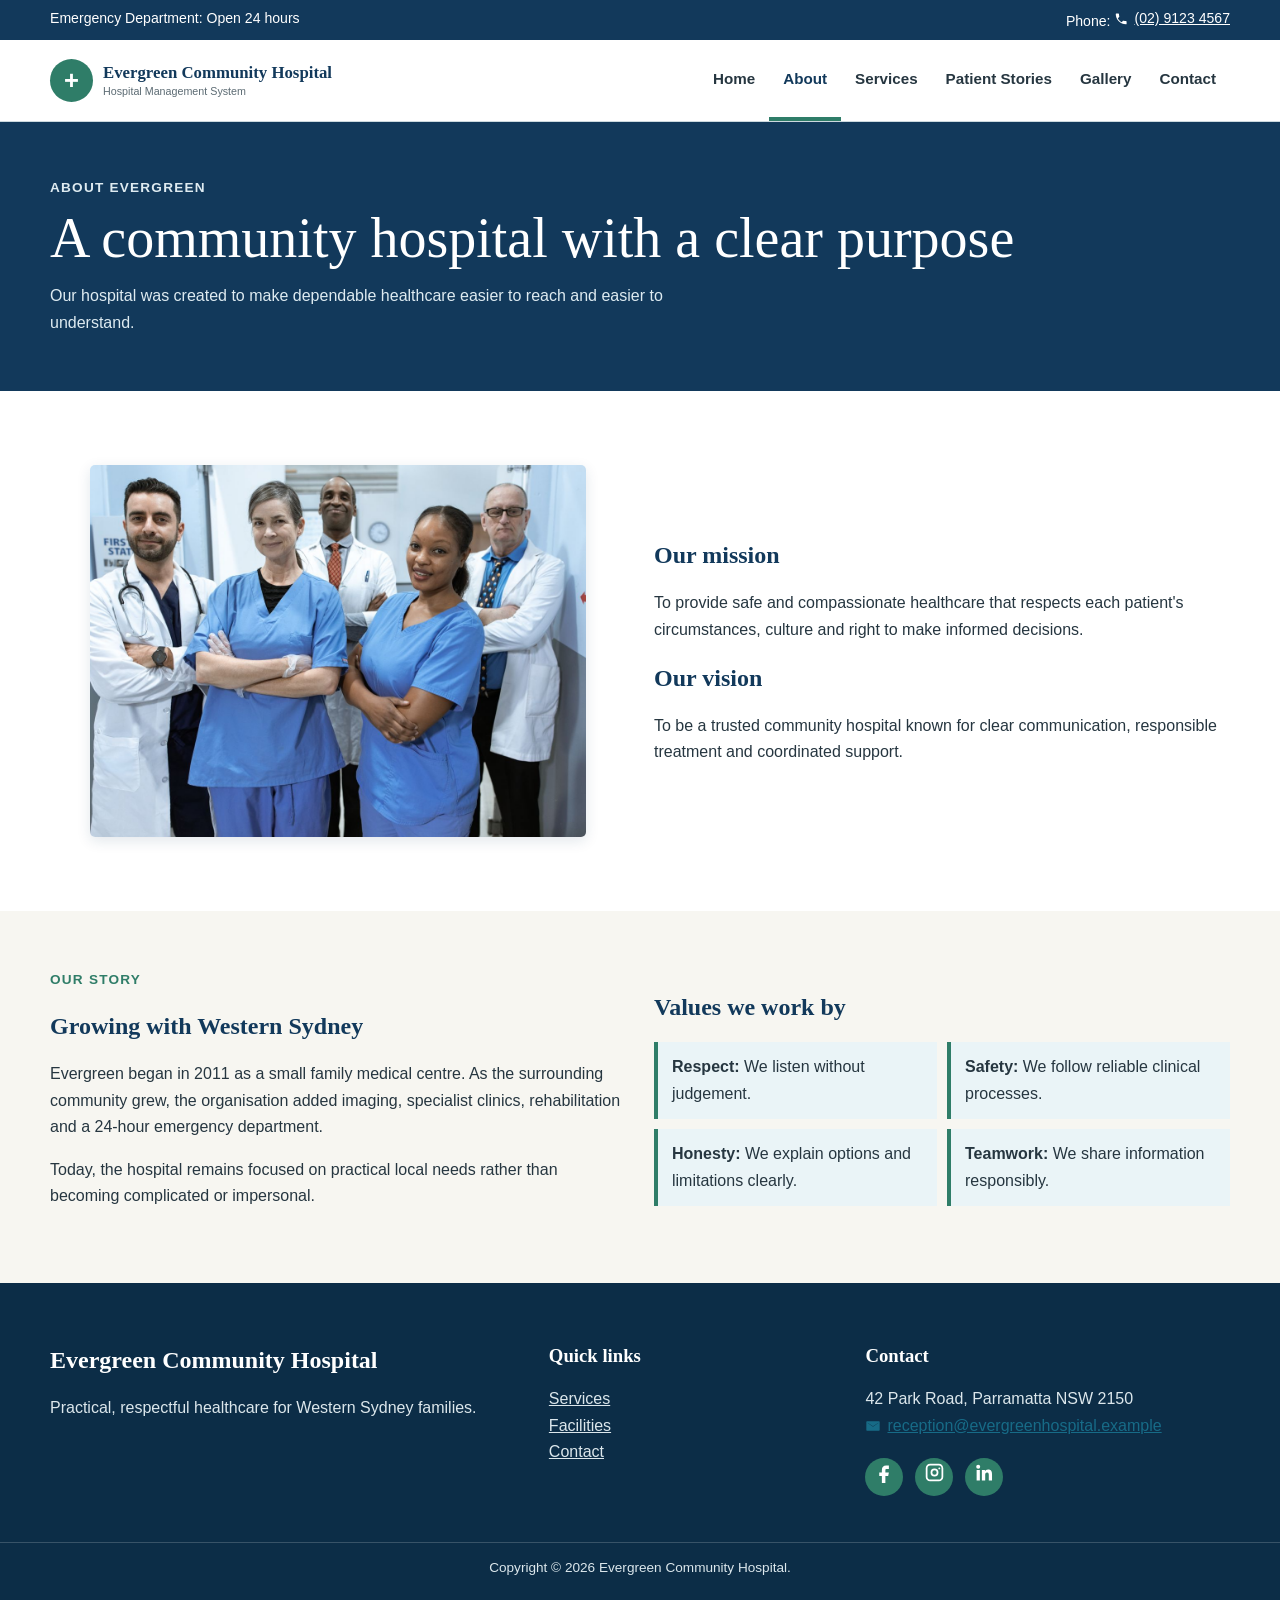
==== about.html @ 1ddc11c7 "Uploaded hospital management website" ====
<!DOCTYPE html>
<html lang="en">
<head>
    <meta charset="UTF-8">
    <meta name="viewport" content="width=device-width, initial-scale=1.0">
    <meta name="description" content="Read the mission, values and history of Evergreen Community Hospital.">
    <title>About Us - Evergreen Community Hospital</title>
    <link rel="stylesheet" href="css/style.css">
    <script src="js/script.js" defer></script>
</head>
<body>
    <!-- Accessibility shortcut for keyboard users to bypass repeated navigation links. -->
    <a class="skip-link" href="#main-content">Skip to main content</a>
    <!-- Top contact strip highlights urgent hospital information before the main header. -->
    <aside class="utility-bar" aria-label="Hospital contact information"><section class="container"><span>Emergency Department: Open 24 hours</span><span>Phone: <a href="tel:+61291234567">(02) 9123 4567</a></span></section></aside>
    <!-- Shared site header with branding, mobile menu button and primary navigation. -->
    <header class="site-header"><section class="container header-row"><a class="brand" href="index.html"><span class="brand-mark" aria-hidden="true">+</span><span>Evergreen Community Hospital<small>Hospital Management System</small></span></a><button class="menu-button" type="button" aria-expanded="false" aria-controls="main-navigation" aria-label="Open navigation menu"><span></span></button><nav class="main-nav" id="main-navigation" aria-label="Main navigation"><ul><li><a href="index.html">Home</a></li><li><a href="about.html" aria-current="page">About</a></li><li><a href="services.html">Services</a></li><li><a href="testimonials.html">Patient Stories</a></li><li><a href="gallery.html">Gallery</a></li><li><a href="contact.html">Contact</a></li></ul></nav></section></header>

    <main id="main-content">
        <!-- Page banner introduces the hospital background and purpose. -->
        <header class="page-banner"><section class="container"><p class="kicker">About Evergreen</p><h1>A community hospital with a clear purpose</h1><p>Our hospital was created to make dependable healthcare easier to reach and easier to understand.</p></section></header>
        <!-- Mission and vision section explains the hospital's guiding goals. -->
        <section class="content-section"><section class="container two-column"><figure class="photo-frame"><img src="images/medical-team.jpg" width="1350" height="900" alt="A diverse team of doctors and nurses standing in a hospital corridor"></figure><article><h2>Our mission</h2><p>To provide safe and compassionate healthcare that respects each patient's circumstances, culture and right to make informed decisions.</p><h2>Our vision</h2><p>To be a trusted community hospital known for clear communication, responsible treatment and coordinated support.</p></article></section></section>
        <!-- Story and values section gives context for how the hospital works with the community. -->
        <section class="content-section alternate"><section class="container two-column"><article><p class="kicker">Our story</p><h2>Growing with Western Sydney</h2><p>Evergreen began in 2011 as a small family medical centre. As the surrounding community grew, the organisation added imaging, specialist clinics, rehabilitation and a 24-hour emergency department.</p><p>Today, the hospital remains focused on practical local needs rather than becoming complicated or impersonal.</p></article><article><h2>Values we work by</h2><ul class="values-list"><li><strong>Respect:</strong> We listen without judgement.</li><li><strong>Safety:</strong> We follow reliable clinical processes.</li><li><strong>Honesty:</strong> We explain options and limitations clearly.</li><li><strong>Teamwork:</strong> We share information responsibly.</li></ul></article></section></section>
    </main>

    <!-- Shared footer repeats key links and fictional prototype contact details. -->
    <footer class="site-footer"><section class="container footer-grid"><section><h2>Evergreen Community Hospital</h2><p>Practical, respectful healthcare for Western Sydney families.</p></section><nav aria-label="Footer navigation"><h3>Quick links</h3><ul class="footer-links"><li><a href="services.html">Services</a></li><li><a href="gallery.html">Facilities</a></li><li><a href="contact.html">Contact</a></li></ul></nav><section><h3>Contact</h3><address>42 Park Road, Parramatta NSW 2150<br><a href="mailto:reception@evergreenhospital.example">reception@evergreenhospital.example</a></address><ul class="footer-social"><li><a href="https://www.facebook.com/" aria-label="Facebook">f</a></li><li><a href="https://www.instagram.com/" aria-label="Instagram">ig</a></li><li><a href="https://www.linkedin.com/" aria-label="LinkedIn">in</a></li></ul></section></section><p class="copyright">Copyright &copy; <span id="current-year">2026</span> Evergreen Community Hospital.</p></footer>
</body>
</html>
---- css/style.css ----
/* =========================================================
   Evergreen Community Hospital - Main Stylesheet
   ICT726 Assignment 3
   Mobile-first layout: base styles are for small screens.
   ========================================================= */

:root {
    --navy: #12395b;
    --blue: #176b87;
    --pale-blue: #eaf4f7;
    --green: #2f7d68;
    --red: #b53030;
    --cream: #f7f6f1;
    --white: #ffffff;
    --text: #263640;
    --muted: #5c6b73;
    --border: #ccd9de;
    --shadow: 0 4px 14px rgba(18, 57, 91, 0.12);
}

* { box-sizing: border-box; }

html { scroll-behavior: smooth; }

body {
    margin: 0;
    color: var(--text);
    background: var(--white);
    font-family: Arial, Helvetica, sans-serif;
    font-size: 1rem;
    line-height: 1.65;
}

body { overflow-x: hidden; }

img {
    display: block;
    max-width: 100%;
    width: 100%;
    height: auto;
}

a {
    color: var(--blue);
    overflow-wrap: anywhere;
}

a:hover { color: var(--navy); }

/* ---------- Contact and social icons ---------- */
a[href^="tel:"],
a[href^="mailto:"] {
    display: inline-flex;
    align-items: center;
    gap: 6px;
}

a[href^="tel:"]::before,
a[href^="mailto:"]::before {
    content: "";
    display: inline-block;
    width: 1em;
    height: 1em;
    flex: 0 0 1em;
    background: currentColor;
    -webkit-mask-position: center;
    mask-position: center;
    -webkit-mask-repeat: no-repeat;
    mask-repeat: no-repeat;
    -webkit-mask-size: contain;
    mask-size: contain;
}

a[href^="tel:"]::before {
    -webkit-mask-image: url("data:image/svg+xml,%3Csvg xmlns='http://www.w3.org/2000/svg' viewBox='0 0 24 24'%3E%3Cpath d='M6.6 10.8c1.4 2.8 3.8 5.2 6.6 6.6l2.2-2.2c.3-.3.8-.4 1.2-.3 1.3.4 2.6.6 4 .6.6 0 1 .4 1 1V20c0 .6-.4 1-1 1C10.9 21 3 13.1 3 3.4c0-.6.4-1 1-1h3.5c.6 0 1 .4 1 1 0 1.4.2 2.7.6 4 .1.4 0 .9-.3 1.2l-2.2 2.2z'/%3E%3C/svg%3E");
    mask-image: url("data:image/svg+xml,%3Csvg xmlns='http://www.w3.org/2000/svg' viewBox='0 0 24 24'%3E%3Cpath d='M6.6 10.8c1.4 2.8 3.8 5.2 6.6 6.6l2.2-2.2c.3-.3.8-.4 1.2-.3 1.3.4 2.6.6 4 .6.6 0 1 .4 1 1V20c0 .6-.4 1-1 1C10.9 21 3 13.1 3 3.4c0-.6.4-1 1-1h3.5c.6 0 1 .4 1 1 0 1.4.2 2.7.6 4 .1.4 0 .9-.3 1.2l-2.2 2.2z'/%3E%3C/svg%3E");
}

a[href^="mailto:"]::before {
    -webkit-mask-image: url("data:image/svg+xml,%3Csvg xmlns='http://www.w3.org/2000/svg' viewBox='0 0 24 24'%3E%3Cpath d='M3 5h18c.6 0 1 .4 1 1v12c0 .6-.4 1-1 1H3c-.6 0-1-.4-1-1V6c0-.6.4-1 1-1zm9 8 8-5.4V7l-8 5.3L4 7v.6L12 13z'/%3E%3C/svg%3E");
    mask-image: url("data:image/svg+xml,%3Csvg xmlns='http://www.w3.org/2000/svg' viewBox='0 0 24 24'%3E%3Cpath d='M3 5h18c.6 0 1 .4 1 1v12c0 .6-.4 1-1 1H3c-.6 0-1-.4-1-1V6c0-.6.4-1 1-1zm9 8 8-5.4V7l-8 5.3L4 7v.6L12 13z'/%3E%3C/svg%3E");
}

button,
input,
select,
textarea { font: inherit; }

a:focus-visible,
button:focus-visible,
input:focus-visible,
select:focus-visible,
textarea:focus-visible {
    outline: 3px solid #f0a202;
    outline-offset: 3px;
}

.container {
    width: min(1120px, calc(100% - 32px));
    margin: 0 auto;
}

.skip-link {
    position: absolute;
    top: -100px;
    left: 10px;
    z-index: 1000;
    padding: 10px 14px;
    color: var(--white);
    background: var(--navy);
}

.skip-link:focus { top: 10px; }

/* ---------- Utility bar and header ---------- */
.utility-bar {
    padding: 7px 0;
    color: var(--white);
    background: var(--navy);
    font-size: 0.88rem;
}

.utility-bar .container {
    display: flex;
    flex-direction: column;
    gap: 2px;
}

.utility-bar a { color: var(--white); }

.site-header {
    position: relative;
    z-index: 20;
    background: var(--white);
    border-bottom: 1px solid var(--border);
}

.header-row {
    display: flex;
    min-height: 74px;
    align-items: center;
    justify-content: space-between;
    gap: 15px;
}

.brand {
    display: flex;
    flex: 1 1 auto;
    min-width: 0;
    align-items: center;
    gap: 10px;
    color: var(--navy);
    text-decoration: none;
    font-family: Georgia, "Times New Roman", serif;
    font-size: 1.05rem;
    font-weight: bold;
    line-height: 1.15;
}

.brand > span:last-child {
    min-width: 0;
    overflow-wrap: normal;
}

.brand-mark {
    display: grid;
    width: 43px;
    height: 43px;
    flex: 0 0 43px;
    place-items: center;
    color: var(--white);
    background: var(--green);
    border-radius: 50%;
    font-family: Arial, sans-serif;
    font-size: 1.6rem;
}

.brand small {
    display: block;
    margin-top: 3px;
    color: var(--muted);
    font-family: Arial, sans-serif;
    font-size: 0.67rem;
    font-weight: normal;
}

.menu-button {
    position: relative;
    display: inline-flex;
    width: 44px;
    height: 44px;
    flex: 0 0 auto;
    align-items: center;
    justify-content: center;
    padding: 0;
    color: var(--navy);
    background: var(--pale-blue);
    border: 1px solid var(--border);
    border-radius: 4px;
    cursor: pointer;
}

.menu-button span,
.menu-button::before,
.menu-button::after {
    content: "";
    position: absolute;
    left: 10px;
    display: block;
    width: 22px;
    height: 2px;
    background: currentColor;
    border-radius: 999px;
    transition: transform 0.2s ease, opacity 0.2s ease;
}

.menu-button span {
    top: 50%;
    transform: translateY(-50%);
}

.menu-button::before {
    top: 13px;
}

.menu-button::after {
    bottom: 13px;
}

.menu-button.open span {
    opacity: 0;
}

.menu-button.open::before {
    top: 20px;
    transform: rotate(45deg);
}

.menu-button.open::after {
    bottom: 20px;
    transform: rotate(-45deg);
}

.main-nav {
    display: none;
    position: absolute;
    top: 100%;
    right: 0;
    left: 0;
    background: var(--white);
    border-bottom: 2px solid var(--navy);
    box-shadow: var(--shadow);
}

.main-nav.open { display: block; }

.main-nav ul {
    width: min(1120px, calc(100% - 32px));
    margin: 0 auto;
    padding: 10px 0;
    list-style: none;
}

.main-nav a {
    display: block;
    padding: 10px;
    color: var(--text);
    border-left: 4px solid transparent;
    text-decoration: none;
    font-weight: bold;
    transition: color 0.2s ease, background-color 0.2s ease;
}

.main-nav a:hover,
.main-nav a[aria-current="page"] {
    color: var(--navy);
    background: var(--pale-blue);
    border-left-color: var(--green);
}

/* ---------- Home page ---------- */
.hero {
    position: relative;
    min-height: min(530px, 82vh);
    display: flex;
    align-items: center;
    color: var(--white);
    background:
        linear-gradient(rgba(8, 36, 59, 0.78), rgba(8, 36, 59, 0.72)),
        url("../images/hospital-exterior.jpg") center / cover no-repeat;
}

.hero-content {
    max-width: 680px;
    padding: 56px 0 76px;
}

.kicker {
    margin: 0 0 8px;
    color: var(--green);
    font-size: 0.85rem;
    font-weight: bold;
    letter-spacing: 0.09em;
    text-transform: uppercase;
}

.hero .kicker { color: #a9e1d2; }

h1,
h2,
h3 {
    color: var(--navy);
    font-family: Georgia, "Times New Roman", serif;
    line-height: 1.25;
}

.hero h1 {
    margin: 0 0 18px;
    color: var(--white);
    font-size: clamp(2rem, 11vw, 4.4rem);
    font-weight: normal;
}

.hero p {
    max-width: 610px;
    margin-bottom: 28px;
    font-size: clamp(1rem, 3.5vw, 1.1rem);
}

.button-row {
    display: flex;
    flex-wrap: wrap;
    gap: 12px;
}

.button {
    display: inline-flex;
    min-height: 44px;
    align-items: center;
    justify-content: center;
    padding: 11px 18px;
    border: 2px solid transparent;
    border-radius: 4px;
    text-decoration: none;
    font-weight: bold;
    cursor: pointer;
    transition: transform 0.2s ease, box-shadow 0.2s ease;
}

.button:hover {
    transform: translateY(-2px);
    box-shadow: 0 6px 12px rgba(0, 0, 0, 0.18);
}

.button-primary {
    color: var(--white);
    background: var(--green);
}

.button-primary:hover { color: var(--white); }

.button-light {
    color: var(--navy);
    background: var(--white);
    border-color: var(--white);
}

.quick-help {
    margin-top: -26px;
    position: relative;
    z-index: 3;
}

.quick-help-grid {
    display: grid;
    background: var(--white);
    border-radius: 6px;
    box-shadow: var(--shadow);
    overflow: hidden;
}

.quick-help article {
    padding: 20px;
    border-bottom: 1px solid var(--border);
}

.quick-help article:last-child { border-bottom: 0; }

.quick-help h2 {
    margin: 0 0 6px;
    font-size: 1.2rem;
}

.quick-help p { margin: 0; }

/* ---------- Reusable content ---------- */
.content-section { padding: clamp(42px, 8vw, 58px) 0; }

.alternate { background: var(--cream); }

.section-heading {
    max-width: 700px;
    margin-bottom: 30px;
}

.section-heading h2 {
    margin: 5px 0 10px;
    font-size: clamp(1.65rem, 7vw, 2.7rem);
    font-weight: normal;
}

.section-heading p { color: var(--muted); }

.card-grid {
    display: grid;
    gap: 18px;
}

.info-card {
    padding: 22px;
    background: var(--white);
    border: 1px solid var(--border);
    border-top: 4px solid var(--green);
    border-radius: 5px;
    box-shadow: 0 2px 8px rgba(18, 57, 91, 0.07);
    transition: transform 0.2s ease, box-shadow 0.2s ease;
}

.info-card:hover {
    transform: translateY(-4px);
    box-shadow: var(--shadow);
}

.info-card h3 { margin: 8px 0; }

.text-icon {
    color: var(--green);
    font-size: 1.7rem;
    font-weight: bold;
}

.two-column {
    display: grid;
    gap: 28px;
    align-items: center;
}

.photo-frame img {
    aspect-ratio: 4 / 3;
    object-fit: cover;
    border-radius: 5px;
    box-shadow: var(--shadow);
}

.page-banner {
    padding: clamp(38px, 8vw, 55px) 0;
    color: var(--white);
    background: var(--navy);
}

.page-banner h1 {
    margin: 4px 0 10px;
    color: var(--white);
    font-size: clamp(1.85rem, 8vw, 3.5rem);
    font-weight: normal;
}

.page-banner p {
    max-width: 680px;
    margin: 0;
    color: #deebf1;
}

.values-list {
    display: grid;
    gap: 10px;
    padding: 0;
    list-style: none;
}

.values-list li {
    padding: 12px 14px;
    background: var(--pale-blue);
    border-left: 4px solid var(--green);
}

.service-list {
    display: grid;
    gap: 18px;
}

.service-list article {
    padding: 22px;
    background: var(--white);
    border: 1px solid var(--border);
    border-radius: 5px;
}

.service-list h2 {
    margin: 0 0 7px;
    font-size: 1.35rem;
}

.emergency-note {
    padding: 22px;
    color: var(--white);
    background: var(--red);
    border-radius: 5px;
}

.emergency-note h2,
.emergency-note a { color: var(--white); }

.quote-grid {
    display: grid;
    gap: 20px;
}

.quote-card {
    margin: 0;
    padding: 25px;
    background: var(--cream);
    border-left: 5px solid var(--green);
    border-radius: 0 5px 5px 0;
}

.quote-card p {
    margin-top: 0;
    font-family: Georgia, "Times New Roman", serif;
    font-size: 1.15rem;
}

.quote-card cite {
    color: var(--muted);
    font-style: normal;
    font-weight: bold;
}

/* ---------- Gallery and lightbox ---------- */
.gallery-grid {
    display: grid;
    gap: 18px;
}

.gallery-button {
    padding: 0;
    overflow: hidden;
    background: var(--white);
    border: 1px solid var(--border);
    border-radius: 5px;
    text-align: left;
    cursor: pointer;
    box-shadow: var(--shadow);
}

.gallery-button img {
    aspect-ratio: 4 / 3;
    object-fit: cover;
    opacity: 0.94;
    transition: transform 0.3s ease, opacity 0.3s ease;
}

.gallery-button:hover img {
    opacity: 1;
    transform: scale(1.04);
}

.gallery-button span {
    display: block;
    padding: 12px 15px;
    color: var(--navy);
    font-weight: bold;
}

.lightbox {
    display: none;
    position: fixed;
    inset: 0;
    z-index: 100;
    padding: clamp(14px, 4vw, 25px);
    place-items: center;
    background: rgba(0, 16, 29, 0.92);
}

.lightbox.visible { display: grid; }

.lightbox figure {
    max-width: 950px;
    margin: 0;
}

.lightbox img {
    max-height: 78vh;
    object-fit: contain;
}

.lightbox figcaption {
    padding-top: 10px;
    color: var(--white);
    text-align: center;
}

.lightbox-close {
    position: absolute;
    top: 14px;
    right: 16px;
    width: 44px;
    height: 44px;
    color: var(--navy);
    background: var(--white);
    border: 0;
    border-radius: 50%;
    font-size: 1.7rem;
    cursor: pointer;
}

/* ---------- Contact form ---------- */
.contact-layout {
    display: grid;
    gap: 25px;
}

.contact-details,
.form-panel {
    padding: clamp(18px, 5vw, 24px);
    border: 1px solid var(--border);
    border-radius: 5px;
}

.contact-details { background: var(--pale-blue); }

.contact-details address { font-style: normal; }

.social-list {
    display: flex;
    flex-wrap: wrap;
    gap: 15px;
    padding: 0;
    list-style: none;
}

.social-list a {
    display: inline-flex;
    align-items: center;
    gap: 7px;
    text-decoration: none;
}

.social-list a::before {
    content: "";
    display: inline-block;
    width: 26px;
    height: 26px;
    color: var(--white);
    background: var(--green);
    border-radius: 50%;
    box-shadow: inset 0 0 0 6px var(--green);
    -webkit-mask-position: center;
    mask-position: center;
    -webkit-mask-repeat: no-repeat;
    mask-repeat: no-repeat;
    -webkit-mask-size: 18px 18px;
    mask-size: 18px 18px;
}

.social-list a[href*="facebook"]::before,
.footer-social a[href*="facebook"]::before {
    -webkit-mask-image: url("data:image/svg+xml,%3Csvg xmlns='http://www.w3.org/2000/svg' viewBox='0 0 24 24'%3E%3Cpath d='M14 8h3V4h-3c-3.3 0-5 2-5 5v3H6v4h3v8h4v-8h3.2l.8-4h-4V9c0-.7.3-1 1-1z'/%3E%3C/svg%3E");
    mask-image: url("data:image/svg+xml,%3Csvg xmlns='http://www.w3.org/2000/svg' viewBox='0 0 24 24'%3E%3Cpath d='M14 8h3V4h-3c-3.3 0-5 2-5 5v3H6v4h3v8h4v-8h3.2l.8-4h-4V9c0-.7.3-1 1-1z'/%3E%3C/svg%3E");
}

.social-list a[href*="instagram"]::before,
.footer-social a[href*="instagram"]::before {
    -webkit-mask-image: url("data:image/svg+xml,%3Csvg xmlns='http://www.w3.org/2000/svg' viewBox='0 0 24 24'%3E%3Cpath d='M7 2h10c2.8 0 5 2.2 5 5v10c0 2.8-2.2 5-5 5H7c-2.8 0-5-2.2-5-5V7c0-2.8 2.2-5 5-5zm0 2c-1.7 0-3 1.3-3 3v10c0 1.7 1.3 3 3 3h10c1.7 0 3-1.3 3-3V7c0-1.7-1.3-3-3-3H7zm5 3.5A4.5 4.5 0 1 1 12 16.5 4.5 4.5 0 0 1 12 7.5zm0 2A2.5 2.5 0 1 0 12 14.5 2.5 2.5 0 0 0 12 9.5zM17.5 6.2a1.1 1.1 0 1 1 0 2.2 1.1 1.1 0 0 1 0-2.2z'/%3E%3C/svg%3E");
    mask-image: url("data:image/svg+xml,%3Csvg xmlns='http://www.w3.org/2000/svg' viewBox='0 0 24 24'%3E%3Cpath d='M7 2h10c2.8 0 5 2.2 5 5v10c0 2.8-2.2 5-5 5H7c-2.8 0-5-2.2-5-5V7c0-2.8 2.2-5 5-5zm0 2c-1.7 0-3 1.3-3 3v10c0 1.7 1.3 3 3 3h10c1.7 0 3-1.3 3-3V7c0-1.7-1.3-3-3-3H7zm5 3.5A4.5 4.5 0 1 1 12 16.5 4.5 4.5 0 0 1 12 7.5zm0 2A2.5 2.5 0 1 0 12 14.5 2.5 2.5 0 0 0 12 9.5zM17.5 6.2a1.1 1.1 0 1 1 0 2.2 1.1 1.1 0 0 1 0-2.2z'/%3E%3C/svg%3E");
}

.social-list a[href*="linkedin"]::before,
.footer-social a[href*="linkedin"]::before {
    -webkit-mask-image: url("data:image/svg+xml,%3Csvg xmlns='http://www.w3.org/2000/svg' viewBox='0 0 24 24'%3E%3Cpath d='M4.8 3A2.3 2.3 0 1 1 4.8 7.6 2.3 2.3 0 0 1 4.8 3zM3 9h3.7v12H3V9zm6 0h3.5v1.6h.1c.5-.9 1.7-1.9 3.5-1.9 3.8 0 4.5 2.5 4.5 5.7V21h-3.7v-5.8c0-1.4 0-3.1-1.9-3.1s-2.2 1.5-2.2 3V21H9V9z'/%3E%3C/svg%3E");
    mask-image: url("data:image/svg+xml,%3Csvg xmlns='http://www.w3.org/2000/svg' viewBox='0 0 24 24'%3E%3Cpath d='M4.8 3A2.3 2.3 0 1 1 4.8 7.6 2.3 2.3 0 0 1 4.8 3zM3 9h3.7v12H3V9zm6 0h3.5v1.6h.1c.5-.9 1.7-1.9 3.5-1.9 3.8 0 4.5 2.5 4.5 5.7V21h-3.7v-5.8c0-1.4 0-3.1-1.9-3.1s-2.2 1.5-2.2 3V21H9V9z'/%3E%3C/svg%3E");
}

.form-grid {
    display: grid;
    gap: 15px;
}

.form-field label {
    display: block;
    margin-bottom: 5px;
    color: var(--navy);
    font-weight: bold;
}

.form-field input,
.form-field select,
.form-field textarea {
    width: 100%;
    padding: 10px;
    color: var(--text);
    background: var(--white);
    border: 1px solid #8ca3ad;
    border-radius: 3px;
}

.form-field textarea {
    min-height: 135px;
    resize: vertical;
}

.form-feedback {
    display: none;
    margin-top: 15px;
    padding: 12px;
    border-radius: 4px;
}

.form-feedback.success {
    display: block;
    color: #174d3f;
    background: #dff2eb;
    border: 1px solid #65a994;
}

.form-feedback.error {
    display: block;
    color: #7c1d1d;
    background: #fae5e5;
    border: 1px solid #ca7373;
}

/* ---------- Footer ---------- */
.site-footer {
    padding: 42px 0 15px;
    color: #dce7ec;
    background: #0c2d47;
}

.footer-grid {
    display: grid;
    gap: 25px;
}

.site-footer h2,
.site-footer h3 { color: var(--white); }

.site-footer address { font-style: normal; }

.footer-links {
    padding: 0;
    list-style: none;
}

.footer-links a { color: #dce7ec; }

.footer-social {
    display: flex;
    gap: 12px;
    padding: 0;
    list-style: none;
}

.footer-social a {
    display: grid;
    width: 38px;
    height: 38px;
    place-items: center;
    color: var(--white);
    background: var(--green);
    border-radius: 50%;
    font-weight: bold;
    text-decoration: none;
    font-size: 0;
}

.footer-social a::before {
    content: "";
    display: block;
    width: 21px;
    height: 21px;
    background: currentColor;
    -webkit-mask-position: center;
    mask-position: center;
    -webkit-mask-repeat: no-repeat;
    mask-repeat: no-repeat;
    -webkit-mask-size: contain;
    mask-size: contain;
}

.copyright {
    margin-top: 30px;
    padding-top: 14px;
    border-top: 1px solid rgba(255, 255, 255, 0.18);
    font-size: 0.85rem;
    text-align: center;
}

/* ---------- Small phone layout ---------- */
@media (max-width: 649px) {
    .container,
    .main-nav ul {
        width: min(100% - 24px, 1120px);
    }

    .utility-bar {
        font-size: 0.82rem;
        text-align: center;
    }

    .header-row {
        position: relative;
        display: flex;
        min-height: 66px;
        padding-right: 52px;
        gap: 10px;
    }

    .brand {
        flex: 1 1 0;
        overflow: hidden;
        gap: 8px;
        font-size: 0.76rem;
    }

    .brand > span:last-child {
        display: block;
        white-space: normal;
    }

    .brand-mark {
        width: 36px;
        height: 36px;
        flex-basis: 36px;
        font-size: 1.35rem;
    }

    .brand small {
        font-size: 0.52rem;
        line-height: 1.1;
    }

    .menu-button {
        position: absolute;
        top: 50%;
        right: 0;
        width: 40px;
        height: 40px;
        transform: translateY(-50%);
    }

    .hero {
        min-height: 500px;
        background-position: center top;
    }

    .hero-content { padding: 44px 0 72px; }

    .button-row { flex-direction: column; }

    .button { width: 100%; }

    .quick-help { margin-top: -18px; }

    .quick-help article,
    .info-card,
    .service-list article,
    .quote-card {
        padding: 17px;
    }

    .social-list { flex-direction: column; }

    .footer-social { flex-wrap: wrap; }

    .lightbox-close {
        top: 8px;
        right: 8px;
    }
}

@media (max-width: 359px) {
    body { font-size: 0.95rem; }

    .brand { font-size: 0.72rem; }

    .brand small { display: none; }

    .brand-mark {
        width: 32px;
        height: 32px;
        flex-basis: 32px;
        font-size: 1.2rem;
    }

    .menu-button {
        width: 38px;
        height: 38px;
    }
}

/* ---------- Tablet layout ---------- */
@media (min-width: 650px) {
    .utility-bar .container {
        flex-direction: row;
        justify-content: space-between;
    }

    .quick-help-grid,
    .card-grid,
    .service-list,
    .quote-grid,
    .gallery-grid,
    .footer-grid {
        grid-template-columns: repeat(2, 1fr);
    }

    .quick-help article { border-bottom: 0; }

    .quick-help article:nth-child(odd) {
        border-right: 1px solid var(--border);
    }

    .button { width: auto; }

    .form-grid { grid-template-columns: 1fr 1fr; }

    .form-field.full-width { grid-column: 1 / -1; }
}

@media (min-width: 650px) and (max-width: 919px) {
    .two-column { grid-template-columns: 1fr; }

    .hero { min-height: 560px; }

    .contact-layout { grid-template-columns: 1fr; }
}

/* ---------- Desktop layout ---------- */
@media (min-width: 920px) {
    .menu-button { display: none; }

    .main-nav {
        display: block;
        position: static;
        border: 0;
        box-shadow: none;
    }

    .main-nav ul {
        display: flex;
        flex-wrap: wrap;
        justify-content: flex-end;
        width: auto;
        padding: 0;
    }

    .main-nav a {
        padding: 26px 10px;
        border-bottom: 4px solid transparent;
        border-left: 0;
        font-size: 0.95rem;
    }

    .main-nav a:hover,
    .main-nav a[aria-current="page"] {
        background: transparent;
        border-bottom-color: var(--green);
    }

    .hero { min-height: 610px; }

    .quick-help-grid { grid-template-columns: repeat(4, 1fr); }

    .quick-help article,
    .quick-help article:nth-child(odd) {
        border-right: 1px solid var(--border);
    }

    .quick-help article:last-child { border-right: 0; }

    .card-grid,
    .service-list,
    .gallery-grid { grid-template-columns: repeat(3, 1fr); }

    .two-column { grid-template-columns: 1fr 1fr; }

    .values-list { grid-template-columns: 1fr 1fr; }

    .contact-layout { grid-template-columns: 0.8fr 1.4fr; }

    .footer-grid { grid-template-columns: 1.3fr 0.8fr 1fr; }
}

/* ---------- Wide desktop layout ---------- */
@media (min-width: 1200px) {
    .container {
        width: min(1180px, calc(100% - 56px));
    }

    .main-nav a {
        padding-right: 14px;
        padding-left: 14px;
    }

    .hero-content { max-width: 720px; }

    .lightbox figure { max-width: 1080px; }
}

@media (prefers-reduced-motion: reduce) {
    *, *::before, *::after {
        scroll-behavior: auto !important;
        transition: none !important;
    }
}
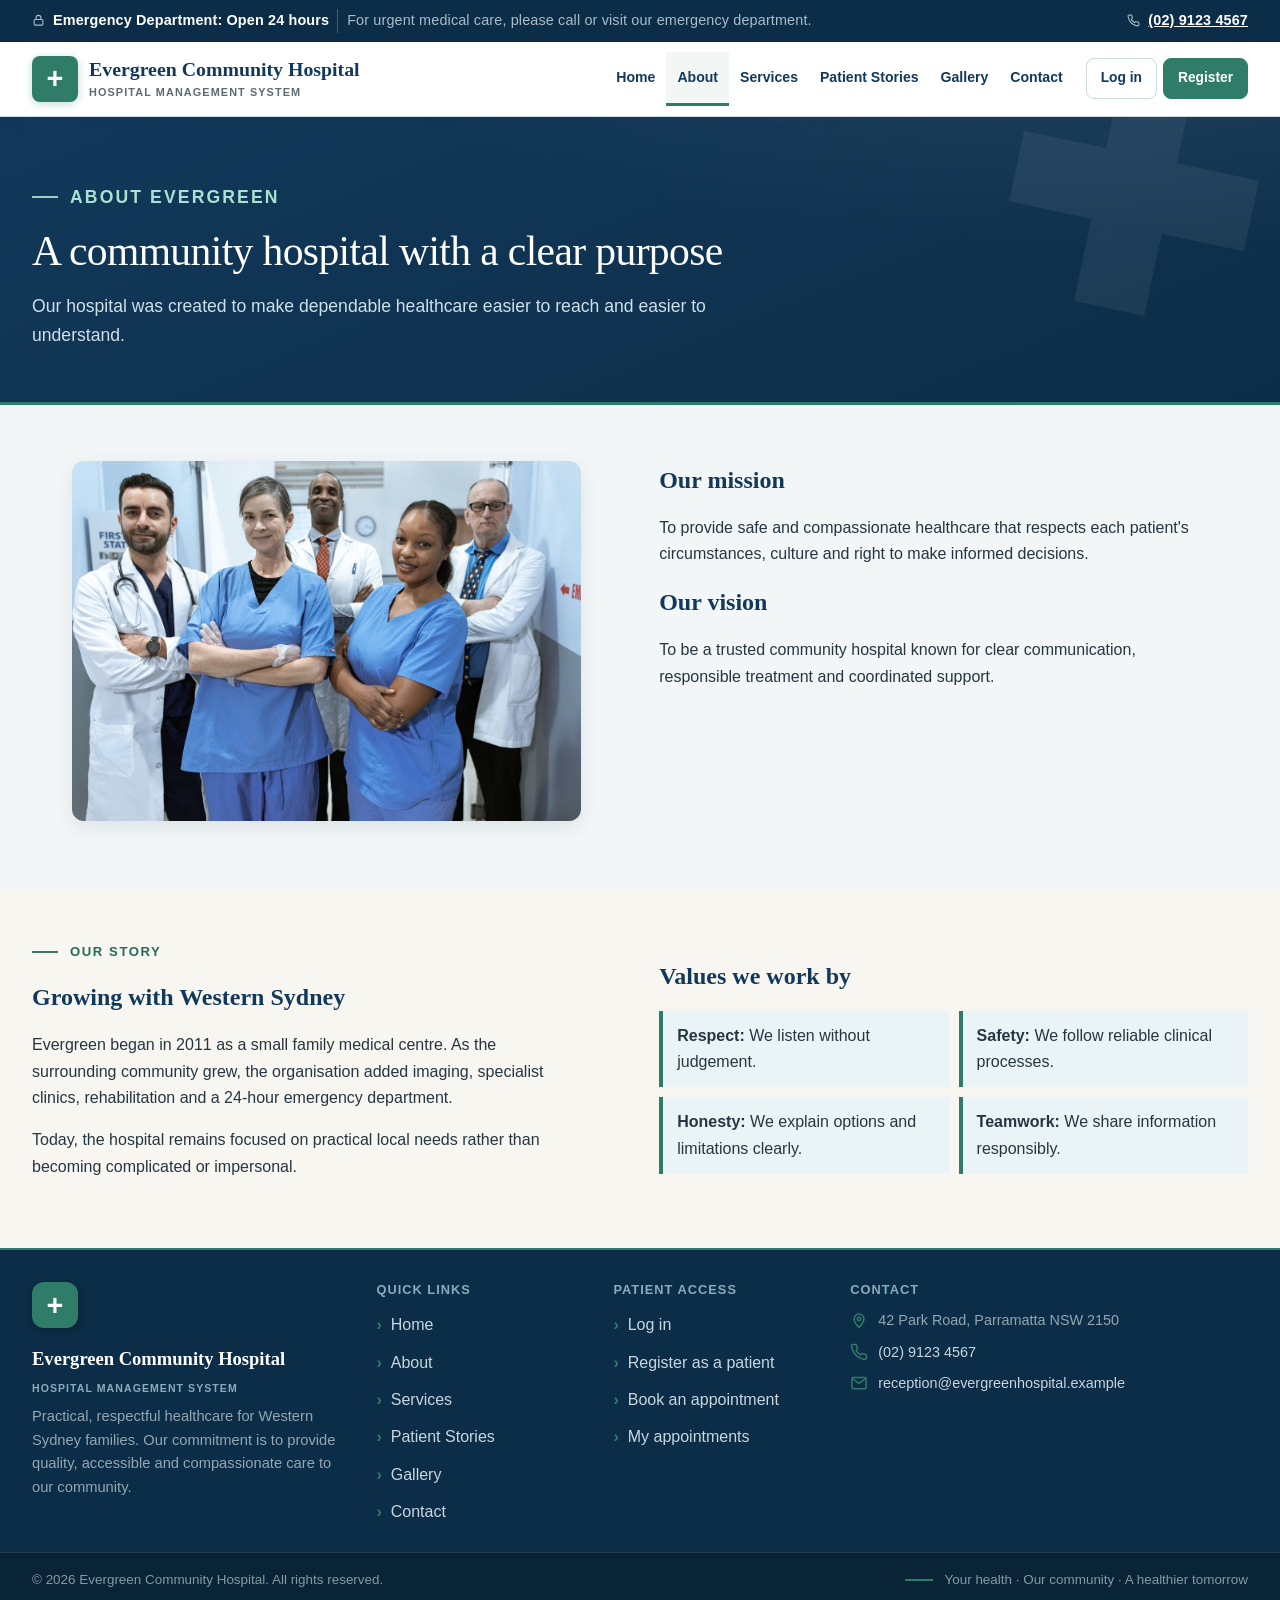
==== commit 6f913e3b: "Complete Assignment 4 Hospital Management System" ====
--- a/about.html
+++ b/about.html
@@ -5,16 +5,52 @@
     <meta name="viewport" content="width=device-width, initial-scale=1.0">
     <meta name="description" content="Read the mission, values and history of Evergreen Community Hospital.">
     <title>About Us - Evergreen Community Hospital</title>
-    <link rel="stylesheet" href="css/style.css">
+    <link rel="stylesheet" href="css/style.css?v=17">
     <script src="js/script.js" defer></script>
 </head>
 <body>
     <!-- Accessibility shortcut for keyboard users to bypass repeated navigation links. -->
     <a class="skip-link" href="#main-content">Skip to main content</a>
+
     <!-- Top contact strip highlights urgent hospital information before the main header. -->
-    <aside class="utility-bar" aria-label="Hospital contact information"><section class="container"><span>Emergency Department: Open 24 hours</span><span>Phone: <a href="tel:+61291234567">(02) 9123 4567</a></span></section></aside>
+    <aside class="utility-bar" aria-label="Hospital contact information">
+        <section class="container">
+            <p class="utility-alert">
+                <svg class="utility-ico" width="13" height="13" viewBox="0 0 24 24" aria-hidden="true" focusable="false"><rect x="4" y="10" width="16" height="10.5" rx="2"/><path d="M7.5 10V7a4.5 4.5 0 0 1 9 0v3"/></svg>
+                <strong>Emergency Department: Open 24 hours</strong>
+                <span class="utility-note">For urgent medical care, please call or visit our emergency department.</span>
+            </p>
+            <p class="utility-phone">
+                <svg class="utility-ico" width="13" height="13" viewBox="0 0 24 24" aria-hidden="true" focusable="false"><path d="M22 16.9v3a2 2 0 0 1-2.2 2 19.8 19.8 0 0 1-8.6-3.1 19.5 19.5 0 0 1-6-6A19.8 19.8 0 0 1 2 4.2 2 2 0 0 1 4 2h3a2 2 0 0 1 2 1.7c.1 1 .4 1.9.7 2.8a2 2 0 0 1-.5 2.1L8 9.9a16 16 0 0 0 6 6l1.3-1.3a2 2 0 0 1 2.1-.4c.9.3 1.8.6 2.8.7A2 2 0 0 1 22 16.9z"/></svg>
+                <a href="tel:+61291234567">(02) 9123 4567</a>
+            </p>
+        </section>
+    </aside>
+
     <!-- Shared site header with branding, mobile menu button and primary navigation. -->
-    <header class="site-header"><section class="container header-row"><a class="brand" href="index.html"><span class="brand-mark" aria-hidden="true">+</span><span>Evergreen Community Hospital<small>Hospital Management System</small></span></a><button class="menu-button" type="button" aria-expanded="false" aria-controls="main-navigation" aria-label="Open navigation menu"><span></span></button><nav class="main-nav" id="main-navigation" aria-label="Main navigation"><ul><li><a href="index.html">Home</a></li><li><a href="about.html" aria-current="page">About</a></li><li><a href="services.html">Services</a></li><li><a href="testimonials.html">Patient Stories</a></li><li><a href="gallery.html">Gallery</a></li><li><a href="contact.html">Contact</a></li></ul></nav></section></header>
+    <header class="site-header">
+        <section class="container header-row">
+            <a class="brand" href="index.html" aria-label="Evergreen Community Hospital home page">
+                <span class="brand-mark" aria-hidden="true">+</span>
+                <span>Evergreen Community Hospital
+                    <small>Hospital Management System</small>
+                </span>
+            </a>
+            <button class="menu-button" type="button" aria-expanded="false" aria-controls="main-navigation" aria-label="Open navigation menu"><span></span></button>
+            <nav class="main-nav" id="main-navigation" aria-label="Main navigation">
+                <ul>
+                    <li><a href="index.html">Home</a></li>
+                    <li><a href="about.html" aria-current="page">About</a></li>
+                    <li><a href="services.html">Services</a></li>
+                    <li><a href="testimonials.html">Patient Stories</a></li>
+                    <li><a href="gallery.html">Gallery</a></li>
+                    <li><a href="contact.html">Contact</a></li>
+                    <li><a class="nav-login" href="auth/login.php">Log in</a></li>
+                    <li><a class="nav-register" href="auth/register.php">Register</a></li>
+                </ul>
+            </nav>
+        </section>
+    </header>
 
     <main id="main-content">
         <!-- Page banner introduces the hospital background and purpose. -->
@@ -26,6 +62,57 @@
     </main>
 
     <!-- Shared footer repeats key links and fictional prototype contact details. -->
-    <footer class="site-footer"><section class="container footer-grid"><section><h2>Evergreen Community Hospital</h2><p>Practical, respectful healthcare for Western Sydney families.</p></section><nav aria-label="Footer navigation"><h3>Quick links</h3><ul class="footer-links"><li><a href="services.html">Services</a></li><li><a href="gallery.html">Facilities</a></li><li><a href="contact.html">Contact</a></li></ul></nav><section><h3>Contact</h3><address>42 Park Road, Parramatta NSW 2150<br><a href="mailto:reception@evergreenhospital.example">reception@evergreenhospital.example</a></address><ul class="footer-social"><li><a href="https://www.facebook.com/" aria-label="Facebook">f</a></li><li><a href="https://www.instagram.com/" aria-label="Instagram">ig</a></li><li><a href="https://www.linkedin.com/" aria-label="LinkedIn">in</a></li></ul></section></section><p class="copyright">Copyright &copy; <span id="current-year">2026</span> Evergreen Community Hospital.</p></footer>
+    <footer class="site-footer">
+        <div class="container footer-inner">
+            <div class="footer-brand">
+                <span class="footer-mark" aria-hidden="true">+</span>
+                <p class="footer-name">Evergreen Community Hospital<small>Hospital Management System</small></p>
+                <p class="footer-tagline">Practical, respectful healthcare for Western Sydney families. Our commitment is to provide quality, accessible and compassionate care to our community.</p>
+            </div>
+            <nav class="footer-col" aria-label="Footer quick links">
+                <h2 class="footer-heading">Quick links</h2>
+                <ul class="footer-links">
+                    <li><a href="index.html">Home</a></li>
+                    <li><a href="about.html">About</a></li>
+                    <li><a href="services.html">Services</a></li>
+                    <li><a href="testimonials.html">Patient Stories</a></li>
+                    <li><a href="gallery.html">Gallery</a></li>
+                    <li><a href="contact.html">Contact</a></li>
+                </ul>
+            </nav>
+            <nav class="footer-col" aria-label="Footer patient access">
+                <h2 class="footer-heading">Patient access</h2>
+                <ul class="footer-links">
+                    <li><a href="auth/login.php">Log in</a></li>
+                    <li><a href="auth/register.php">Register as a patient</a></li>
+                    <li><a href="patient/book.php">Book an appointment</a></li>
+                    <li><a href="patient/appointments.php">My appointments</a></li>
+                </ul>
+            </nav>
+            <div class="footer-col footer-contact">
+                <h2 class="footer-heading">Contact</h2>
+                <ul class="footer-contact-list">
+                    <li>
+                        <svg viewBox="0 0 24 24" aria-hidden="true" focusable="false"><path d="M12 21.5s-6.5-5.6-6.5-11A6.5 6.5 0 0 1 18.5 10.5c0 5.4-6.5 11-6.5 11z"/><circle cx="12" cy="10.5" r="2.3"/></svg>
+                        <span>42 Park Road, Parramatta NSW 2150</span>
+                    </li>
+                    <li>
+                        <svg viewBox="0 0 24 24" aria-hidden="true" focusable="false"><path d="M22 16.9v3a2 2 0 0 1-2.2 2 19.8 19.8 0 0 1-8.6-3.1 19.5 19.5 0 0 1-6-6A19.8 19.8 0 0 1 2 4.2 2 2 0 0 1 4 2h3a2 2 0 0 1 2 1.7c.1 1 .4 1.9.7 2.8a2 2 0 0 1-.5 2.1L8 9.9a16 16 0 0 0 6 6l1.3-1.3a2 2 0 0 1 2.1-.4c.9.3 1.8.6 2.8.7A2 2 0 0 1 22 16.9z"/></svg>
+                        <a href="tel:+61291234567">(02) 9123 4567</a>
+                    </li>
+                    <li>
+                        <svg viewBox="0 0 24 24" aria-hidden="true" focusable="false"><rect x="2.5" y="4.5" width="19" height="15" rx="2"/><path d="m3 6 9 6.5L21 6"/></svg>
+                        <a href="mailto:reception@evergreenhospital.example">reception@evergreenhospital.example</a>
+                    </li>
+                </ul>
+            </div>
+        </div>
+        <div class="footer-bottom">
+            <div class="container">
+                <p class="footer-copy">&copy; <span id="current-year">2026</span> Evergreen Community Hospital. All rights reserved.</p>
+                <p class="footer-motto"><span class="footer-motto-rule" aria-hidden="true"></span>Your health &middot; Our community &middot; A healthier tomorrow</p>
+            </div>
+        </div>
+    </footer>
 </body>
 </html>
--- a/css/style.css
+++ b/css/style.css
@@ -6,16 +6,57 @@
 
 :root {
     --navy: #12395b;
+    --navy-deep: #0c2d47;
     --blue: #176b87;
     --pale-blue: #eaf4f7;
     --green: #2f7d68;
+    --green-dark: #276b59;
     --red: #b53030;
     --cream: #f7f6f1;
     --white: #ffffff;
     --text: #263640;
     --muted: #5c6b73;
     --border: #ccd9de;
+    --line: #e2e9ec;
     --shadow: 0 4px 14px rgba(18, 57, 91, 0.12);
+
+    /* Cohesive design tokens (shared by public site and application) */
+    --danger: #b53030;
+    --danger-dark: #992727;
+    --warning: #b5822f;
+    --info: #176b87;
+
+    /* Surfaces */
+    --bg: #f3f6f7;          /* page / application background */
+    --surface: #ffffff;     /* cards and content panels */
+    --surface-2: #f7f9fa;   /* subtle inset (field fills, table heads) */
+    --ink: #1b2a32;         /* strongest body text */
+
+    /* Radius */
+    --radius-sm: 6px;
+    --radius: 8px;
+    --radius-lg: 12px;
+
+    /* Controls */
+    --control-h: 46px;
+
+    /* Elevation */
+    --shadow-sm: 0 1px 3px rgba(18, 57, 91, 0.06);
+    --shadow-md: 0 6px 18px rgba(18, 57, 91, 0.10);
+    --shadow-lg: 0 18px 48px rgba(12, 45, 71, 0.14);
+
+    /* Spacing scale */
+    --sp-1: 4px;
+    --sp-2: 8px;
+    --sp-3: 12px;
+    --sp-4: 16px;
+    --sp-5: 24px;
+    --sp-6: 32px;
+    --sp-7: 48px;
+    --sp-8: 64px;
+
+    /* Content width */
+    --content-max: 1280px;
 }
 
 * { box-sizing: border-box; }
@@ -25,7 +66,7 @@
 body {
     margin: 0;
     color: var(--text);
-    background: var(--white);
+    background: var(--bg);
     font-family: Arial, Helvetica, sans-serif;
     font-size: 1rem;
     line-height: 1.65;
@@ -47,39 +88,10 @@
 
 a:hover { color: var(--navy); }
 
-/* ---------- Contact and social icons ---------- */
-a[href^="tel:"],
-a[href^="mailto:"] {
-    display: inline-flex;
-    align-items: center;
-    gap: 6px;
-}
-
-a[href^="tel:"]::before,
-a[href^="mailto:"]::before {
-    content: "";
-    display: inline-block;
-    width: 1em;
-    height: 1em;
-    flex: 0 0 1em;
-    background: currentColor;
-    -webkit-mask-position: center;
-    mask-position: center;
-    -webkit-mask-repeat: no-repeat;
-    mask-repeat: no-repeat;
-    -webkit-mask-size: contain;
-    mask-size: contain;
-}
-
-a[href^="tel:"]::before {
-    -webkit-mask-image: url("data:image/svg+xml,%3Csvg xmlns='http://www.w3.org/2000/svg' viewBox='0 0 24 24'%3E%3Cpath d='M6.6 10.8c1.4 2.8 3.8 5.2 6.6 6.6l2.2-2.2c.3-.3.8-.4 1.2-.3 1.3.4 2.6.6 4 .6.6 0 1 .4 1 1V20c0 .6-.4 1-1 1C10.9 21 3 13.1 3 3.4c0-.6.4-1 1-1h3.5c.6 0 1 .4 1 1 0 1.4.2 2.7.6 4 .1.4 0 .9-.3 1.2l-2.2 2.2z'/%3E%3C/svg%3E");
-    mask-image: url("data:image/svg+xml,%3Csvg xmlns='http://www.w3.org/2000/svg' viewBox='0 0 24 24'%3E%3Cpath d='M6.6 10.8c1.4 2.8 3.8 5.2 6.6 6.6l2.2-2.2c.3-.3.8-.4 1.2-.3 1.3.4 2.6.6 4 .6.6 0 1 .4 1 1V20c0 .6-.4 1-1 1C10.9 21 3 13.1 3 3.4c0-.6.4-1 1-1h3.5c.6 0 1 .4 1 1 0 1.4.2 2.7.6 4 .1.4 0 .9-.3 1.2l-2.2 2.2z'/%3E%3C/svg%3E");
-}
-
-a[href^="mailto:"]::before {
-    -webkit-mask-image: url("data:image/svg+xml,%3Csvg xmlns='http://www.w3.org/2000/svg' viewBox='0 0 24 24'%3E%3Cpath d='M3 5h18c.6 0 1 .4 1 1v12c0 .6-.4 1-1 1H3c-.6 0-1-.4-1-1V6c0-.6.4-1 1-1zm9 8 8-5.4V7l-8 5.3L4 7v.6L12 13z'/%3E%3C/svg%3E");
-    mask-image: url("data:image/svg+xml,%3Csvg xmlns='http://www.w3.org/2000/svg' viewBox='0 0 24 24'%3E%3Cpath d='M3 5h18c.6 0 1 .4 1 1v12c0 .6-.4 1-1 1H3c-.6 0-1-.4-1-1V6c0-.6.4-1 1-1zm9 8 8-5.4V7l-8 5.3L4 7v.6L12 13z'/%3E%3C/svg%3E");
-}
+/* Contact links (tel:/mailto:) render as plain links. Places that want
+   an icon beside them - the footer contact list, the utility bar -
+   supply their own inline <svg>, so there is no automatic pseudo-icon
+   here (it used to produce a second, duplicate icon in the footer). */
 
 button,
 input,
@@ -96,7 +108,7 @@
 }
 
 .container {
-    width: min(1120px, calc(100% - 32px));
+    width: min(var(--content-max), calc(100% - 40px));
     margin: 0 auto;
 }
 
@@ -113,26 +125,65 @@
 .skip-link:focus { top: 10px; }
 
 /* ---------- Utility bar and header ---------- */
+/* Slim navy strip. One row on tablet/desktop (see the >= 650px rule),
+   stacked and centred only on phones. */
 .utility-bar {
-    padding: 7px 0;
-    color: var(--white);
-    background: var(--navy);
-    font-size: 0.88rem;
+    padding: 9px 0;
+    color: #a9bcc8;
+    background: var(--navy-deep);
+    font-size: 0.9rem;
+    letter-spacing: 0.01em;
 }
 
 .utility-bar .container {
     display: flex;
     flex-direction: column;
-    gap: 2px;
-}
+    gap: 3px;
+}
+
+.utility-bar p { margin: 0; }
 
 .utility-bar a { color: var(--white); }
+
+.utility-alert,
+.utility-phone {
+    display: flex;
+    align-items: center;
+    gap: 8px;
+}
+
+.utility-alert strong {
+    color: var(--white);
+    font-weight: bold;
+}
+
+.utility-note {
+    padding-left: 9px;
+    border-left: 1px solid rgba(255, 255, 255, 0.22);
+}
+
+.utility-phone a { font-weight: bold; }
+
+.utility-ico {
+    flex: none;
+    /* Pin the rendered size so the utility bar is the same height whether the
+       glyph came from an inline <svg width="13"> (static pages) or from
+       svg_icon() (dynamic pages, which emits width="24"). */
+    width: 13px;
+    height: 13px;
+    fill: none;
+    stroke: currentColor;
+    stroke-width: 2;
+    stroke-linecap: round;
+    stroke-linejoin: round;
+}
 
 .site-header {
     position: relative;
     z-index: 20;
     background: var(--white);
     border-bottom: 1px solid var(--border);
+    box-shadow: 0 1px 2px rgba(18, 57, 91, 0.06), 0 6px 16px rgba(18, 57, 91, 0.04);
 }
 
 .header-row {
@@ -140,7 +191,7 @@
     min-height: 74px;
     align-items: center;
     justify-content: space-between;
-    gap: 15px;
+    gap: 18px;
 }
 
 .brand {
@@ -148,13 +199,13 @@
     flex: 1 1 auto;
     min-width: 0;
     align-items: center;
-    gap: 10px;
+    gap: 11px;
     color: var(--navy);
     text-decoration: none;
     font-family: Georgia, "Times New Roman", serif;
-    font-size: 1.05rem;
+    font-size: 1.12rem;
     font-weight: bold;
-    line-height: 1.15;
+    line-height: 1.2;
 }
 
 .brand > span:last-child {
@@ -164,24 +215,29 @@
 
 .brand-mark {
     display: grid;
-    width: 43px;
-    height: 43px;
-    flex: 0 0 43px;
+    width: 44px;
+    height: 44px;
+    flex: 0 0 44px;
     place-items: center;
     color: var(--white);
     background: var(--green);
-    border-radius: 50%;
+    border-radius: var(--radius);
+    box-shadow: 0 2px 8px rgba(47, 125, 104, 0.28);
     font-family: Arial, sans-serif;
-    font-size: 1.6rem;
+    font-size: 1.75rem;
+    font-weight: bold;
+    line-height: 1;
 }
 
 .brand small {
     display: block;
-    margin-top: 3px;
+    margin-top: 4px;
     color: var(--muted);
     font-family: Arial, sans-serif;
-    font-size: 0.67rem;
-    font-weight: normal;
+    font-size: 0.68rem;
+    font-weight: bold;
+    letter-spacing: 0.1em;
+    text-transform: uppercase;
 }
 
 .menu-button {
@@ -241,34 +297,40 @@
     transform: rotate(-45deg);
 }
 
+/* ---- Mobile / tablet: hamburger dropdown drawer (a compact card
+   hanging from the right of the header, NOT a full-width band) ---- */
 .main-nav {
     display: none;
     position: absolute;
-    top: 100%;
+    top: calc(100% + 4px);
     right: 0;
-    left: 0;
+    left: auto;
+    width: min(320px, calc(100vw - 20px));
     background: var(--white);
-    border-bottom: 2px solid var(--navy);
-    box-shadow: var(--shadow);
+    border: 1px solid var(--border);
+    border-top: 2px solid var(--green);
+    border-radius: 0 0 var(--radius) var(--radius);
+    box-shadow: var(--shadow-lg);
 }
 
 .main-nav.open { display: block; }
 
 .main-nav ul {
-    width: min(1120px, calc(100% - 32px));
-    margin: 0 auto;
-    padding: 10px 0;
+    width: auto;
+    margin: 0;
+    padding: 6px;
     list-style: none;
 }
 
 .main-nav a {
     display: block;
-    padding: 10px;
+    padding: 12px 12px;
     color: var(--text);
-    border-left: 4px solid transparent;
+    border-radius: var(--radius-sm);
+    border-left: 3px solid transparent;
     text-decoration: none;
     font-weight: bold;
-    transition: color 0.2s ease, background-color 0.2s ease;
+    transition: color 0.15s ease, background-color 0.15s ease, border-color 0.15s ease;
 }
 
 .main-nav a:hover,
@@ -278,33 +340,159 @@
     border-left-color: var(--green);
 }
 
+/* Signed-in identity: a compact circular initials avatar. The full
+   name is kept for assistive tech (never the email). */
+.main-nav .nav-identity {
+    display: flex;
+    align-items: center;
+    padding: 8px 10px;
+}
+
+.nav-avatar {
+    display: inline-flex;
+    align-items: center;
+    justify-content: center;
+    width: 38px;
+    height: 38px;
+    flex: none;
+    border-radius: 50%;
+    background: rgba(47, 125, 104, 0.14);
+    color: var(--green-dark);
+    font-family: Arial, Helvetica, sans-serif;
+    font-size: 0.82rem;
+    font-weight: 700;
+    letter-spacing: 0.02em;
+}
+
+/* In the drawer the identity row shows the name; on the desktop bar
+   it collapses to the avatar only (name kept for assistive tech). */
+.nav-identity-name {
+    margin-left: 10px;
+    color: var(--muted);
+    font-size: 0.82rem;
+}
+
+/* Auth actions in the drawer: Log in outlined, Register green. */
+.main-nav .nav-login,
+.main-nav .nav-register {
+    margin: 4px 6px;
+    padding: 11px 14px;
+    border-radius: var(--radius);
+    text-align: center;
+    font-weight: 700;
+}
+
+/* Small gap that sets the Log in / Register pair apart from the links. */
+.main-nav .nav-login {
+    margin-top: 10px;
+    color: var(--navy);
+    background: var(--white);
+    border: 1px solid var(--border);
+}
+
+.main-nav .nav-login:hover {
+    color: var(--navy);
+    background: var(--pale-blue);
+    border-color: var(--blue);
+}
+
+.main-nav .nav-register {
+    color: var(--white);
+    background: var(--green);
+    border: 1px solid var(--green);
+}
+
+.main-nav .nav-register:hover {
+    color: var(--white);
+    background: var(--green-dark);
+    border-color: var(--green-dark);
+}
+
+/* Current-page state for the auth buttons keeps the button shape
+   (a higher-specificity rule than the generic a[aria-current]). */
+.main-nav .nav-login[aria-current="page"] {
+    color: var(--navy);
+    background: var(--pale-blue);
+    border-color: var(--blue);
+}
+
+.main-nav .nav-register[aria-current="page"] {
+    color: var(--white);
+    background: var(--green-dark);
+    border-color: var(--green-dark);
+}
+
 /* ---------- Home page ---------- */
+/* Hero background image. Swap this one URL to change the banner photo. */
 .hero {
     position: relative;
-    min-height: min(530px, 82vh);
+    overflow: hidden;
+    min-height: 460px;
     display: flex;
     align-items: center;
     color: var(--white);
     background:
-        linear-gradient(rgba(8, 36, 59, 0.78), rgba(8, 36, 59, 0.72)),
-        url("../images/hospital-exterior.jpg") center / cover no-repeat;
-}
+        linear-gradient(95deg,
+            rgba(9, 30, 50, 0.96) 0%,
+            rgba(9, 30, 50, 0.93) 33%,
+            rgba(10, 32, 52, 0.60) 54%,
+            rgba(10, 32, 52, 0.18) 78%,
+            rgba(10, 32, 52, 0.05) 100%),
+        url("../images/hospital-exterior.jpg") right center / cover no-repeat;
+}
+
+.hero::after {
+    content: "";
+    position: absolute;
+    inset: 0;
+    background: radial-gradient(80% 120% at 4% 30%, rgba(0, 0, 0, 0.26), transparent 50%);
+    pointer-events: none;
+}
+
+.hero .hero-content { position: relative; z-index: 1; }
 
 .hero-content {
-    max-width: 680px;
-    padding: 56px 0 76px;
+    max-width: 600px;
+    padding: clamp(38px, 5.5vw, 60px) 0;
 }
 
 .kicker {
-    margin: 0 0 8px;
-    color: var(--green);
-    font-size: 0.85rem;
+    display: flex;
+    align-items: center;
+    gap: 12px;
+    margin: 0 0 10px;
+    color: var(--green-dark);
+    font-size: 0.82rem;
     font-weight: bold;
-    letter-spacing: 0.09em;
+    letter-spacing: 0.12em;
     text-transform: uppercase;
 }
 
-.hero .kicker { color: #a9e1d2; }
+.kicker::before {
+    content: "";
+    flex: 0 0 26px;
+    width: 26px;
+    height: 2px;
+    background: currentColor;
+    opacity: 0.9;
+}
+
+.hero .kicker {
+    margin-bottom: 14px;
+    color: #7fcdb6;
+    letter-spacing: 0.18em;
+}
+
+/* Hero kicker: the accent line sits AFTER the label, matching the reference. */
+.hero .kicker::before { display: none; }
+
+.hero .kicker::after {
+    content: "";
+    width: 34px;
+    height: 2px;
+    background: currentColor;
+    opacity: 0.85;
+}
 
 h1,
 h2,
@@ -315,16 +503,19 @@
 }
 
 .hero h1 {
-    margin: 0 0 18px;
-    color: var(--white);
-    font-size: clamp(2rem, 11vw, 4.4rem);
+    margin: 0 0 16px;
+    color: var(--white);
+    font-size: clamp(2rem, 3.4vw, 3rem);
     font-weight: normal;
+    line-height: 1.13;
+    letter-spacing: -0.015em;
 }
 
 .hero p {
-    max-width: 610px;
-    margin-bottom: 28px;
-    font-size: clamp(1rem, 3.5vw, 1.1rem);
+    max-width: 460px;
+    margin-bottom: 26px;
+    font-size: clamp(1rem, 1.6vw, 1.13rem);
+    color: #d7e3ea;
 }
 
 .button-row {
@@ -335,21 +526,111 @@
 
 .button {
     display: inline-flex;
-    min-height: 44px;
+    min-height: var(--control-h);
     align-items: center;
     justify-content: center;
-    padding: 11px 18px;
-    border: 2px solid transparent;
-    border-radius: 4px;
+    gap: 8px;
+    padding: 13px 26px;
+    border: 1px solid transparent;
+    border-radius: var(--radius);
     text-decoration: none;
+    font-weight: 700;
+    letter-spacing: 0.01em;
+    cursor: pointer;
+    transition: background-color 0.18s ease, box-shadow 0.18s ease, border-color 0.18s ease;
+}
+
+.button:hover {
+    box-shadow: 0 3px 10px rgba(18, 57, 91, 0.14);
+}
+
+/* Hero secondary button: outlined on the dark banner. */
+.hero .button-light {
+    color: var(--white);
+    background: transparent;
+    border-color: rgba(255, 255, 255, 0.72);
+}
+
+.hero .button-light:hover {
+    background: rgba(255, 255, 255, 0.12);
+    border-color: var(--white);
+}
+
+/* Small proof points sitting under the hero actions. */
+.hero-highlights {
+    display: flex;
+    flex-wrap: wrap;
+    gap: 14px 26px;
+    margin: 24px 0 0;
+    padding: 0;
+    list-style: none;
+}
+
+.hero-highlights li {
+    display: flex;
+    align-items: center;
+    gap: 10px;
+    color: #eef5f8;
+    font-size: 0.8rem;
     font-weight: bold;
-    cursor: pointer;
-    transition: transform 0.2s ease, box-shadow 0.2s ease;
-}
-
-.button:hover {
-    transform: translateY(-2px);
-    box-shadow: 0 6px 12px rgba(0, 0, 0, 0.18);
+    line-height: 1.2;
+}
+
+.hero-highlights li svg {
+    width: 24px;
+    height: 24px;
+    flex: none;
+    color: #7fcdb6;
+    fill: none;
+    stroke: currentColor;
+    stroke-width: 2;
+    stroke-linecap: round;
+    stroke-linejoin: round;
+}
+
+.hero-highlights li span {
+    display: inline-block;
+    max-width: 84px;
+}
+
+/* Floating motto card, lower-right of the hero image. */
+.hero-badge {
+    position: absolute;
+    right: clamp(16px, 4vw, 60px);
+    bottom: clamp(22px, 5vw, 44px);
+    z-index: 2;
+    display: flex;
+    align-items: center;
+    gap: 10px;
+    max-width: 250px;
+    margin: 0;
+    padding: 12px 16px;
+    color: #eaf3f0;
+    background: rgba(9, 26, 42, 0.62);
+    border: 1px solid rgba(255, 255, 255, 0.18);
+    border-radius: var(--radius);
+    box-shadow: 0 12px 30px rgba(0, 0, 0, 0.26);
+    font-size: 0.8rem;
+    font-weight: bold;
+    line-height: 1.35;
+}
+
+.hero-badge svg {
+    width: 22px;
+    height: 22px;
+    flex: none;
+    fill: none;
+    stroke: #7fcdb6;
+    stroke-width: 2;
+    stroke-linecap: round;
+    stroke-linejoin: round;
+}
+
+.button:disabled,
+.button[aria-disabled="true"] {
+    opacity: 0.55;
+    box-shadow: none;
+    cursor: not-allowed;
 }
 
 .button-primary {
@@ -357,118 +638,298 @@
     background: var(--green);
 }
 
-.button-primary:hover { color: var(--white); }
+.button-primary:hover {
+    color: var(--white);
+    background: var(--green-dark);
+}
 
 .button-light {
     color: var(--navy);
     background: var(--white);
-    border-color: var(--white);
+    border-color: var(--border);
+}
+
+.button-light:hover {
+    background: var(--pale-blue);
+    border-color: var(--blue);
+}
+
+.button-danger {
+    color: var(--white);
+    background: var(--danger);
+    border-color: var(--danger);
+}
+
+.button-danger:hover {
+    color: var(--white);
+    background: var(--danger-dark);
+    border-color: var(--danger-dark);
 }
 
 .quick-help {
-    margin-top: -26px;
-    position: relative;
-    z-index: 3;
+    padding: clamp(38px, 5vw, 62px) 0;
 }
 
 .quick-help-grid {
     display: grid;
-    background: var(--white);
-    border-radius: 6px;
-    box-shadow: var(--shadow);
-    overflow: hidden;
-}
-
-.quick-help article {
-    padding: 20px;
-    border-bottom: 1px solid var(--border);
-}
-
-.quick-help article:last-child { border-bottom: 0; }
-
-.quick-help h2 {
-    margin: 0 0 6px;
-    font-size: 1.2rem;
-}
-
-.quick-help p { margin: 0; }
+    gap: clamp(16px, 1.8vw, 24px);
+    align-items: stretch;
+}
+
+.help-card {
+    display: flex;
+    flex-direction: column;
+    padding: 26px 24px;
+    background: var(--surface);
+    border: 1px solid var(--line);
+    border-radius: var(--radius-lg);
+    box-shadow:
+        0 10px 26px rgba(18, 57, 91, 0.06),
+        0 2px 5px rgba(18, 57, 91, 0.04);
+}
+
+.help-icon {
+    display: inline-flex;
+    align-items: center;
+    margin-bottom: 12px;
+    color: var(--green);
+}
+
+.help-icon svg {
+    width: 32px;
+    height: 32px;
+    fill: none;
+    stroke: currentColor;
+    stroke-width: 1.9;
+    stroke-linecap: round;
+    stroke-linejoin: round;
+}
+
+.help-card h2 {
+    margin: 0 0 8px;
+    color: var(--navy);
+    font-size: 1.22rem;
+}
+
+.help-card p {
+    margin: 0;
+    color: var(--muted);
+    font-size: 0.92rem;
+}
+
+/* Keep the action link pinned to the bottom so the cards align. */
+.help-card .card-more {
+    margin: auto 0 0;
+    padding-top: 14px;
+}
 
 /* ---------- Reusable content ---------- */
-.content-section { padding: clamp(42px, 8vw, 58px) 0; }
+.content-section { padding: clamp(36px, 5vw, 56px) 0; }
+
+/* Tighter gap immediately under a page banner - no giant blank area. */
+.page-banner + .content-section {
+    padding-top: clamp(26px, 3.5vw, 40px);
+}
 
 .alternate { background: var(--cream); }
 
 .section-heading {
-    max-width: 700px;
-    margin-bottom: 30px;
+    max-width: 720px;
+    margin-bottom: clamp(28px, 3vw, 34px);
 }
 
 .section-heading h2 {
-    margin: 5px 0 10px;
-    font-size: clamp(1.65rem, 7vw, 2.7rem);
+    margin: 8px 0 12px;
+    font-size: clamp(1.7rem, 3.4vw, 2.2rem);
     font-weight: normal;
+    letter-spacing: -0.01em;
 }
 
 .section-heading p { color: var(--muted); }
 
-.card-grid {
-    display: grid;
-    gap: 18px;
-}
-
-.info-card {
-    padding: 22px;
-    background: var(--white);
-    border: 1px solid var(--border);
-    border-top: 4px solid var(--green);
-    border-radius: 5px;
-    box-shadow: 0 2px 8px rgba(18, 57, 91, 0.07);
-    transition: transform 0.2s ease, box-shadow 0.2s ease;
-}
-
-.info-card:hover {
-    transform: translateY(-4px);
-    box-shadow: var(--shadow);
-}
-
-.info-card h3 { margin: 8px 0; }
-
-.text-icon {
-    color: var(--green);
-    font-size: 1.7rem;
-    font-weight: bold;
+.card-more { margin: 16px 0 0; }
+
+.card-more a {
+    display: inline-flex;
+    align-items: center;
+    gap: 6px;
+    color: var(--green-dark);
+    font-weight: 700;
+    text-decoration: none;
+}
+
+.card-more a:hover {
+    color: var(--navy);
+    text-decoration: underline;
 }
 
 .two-column {
     display: grid;
-    gap: 28px;
-    align-items: center;
+    gap: clamp(24px, 3vw, 40px);
+    align-items: start;
+}
+
+/* Keep prose to a comfortable measure on wide screens. */
+.two-column article p {
+    max-width: 62ch;
 }
 
 .photo-frame img {
     aspect-ratio: 4 / 3;
     object-fit: cover;
-    border-radius: 5px;
-    box-shadow: var(--shadow);
+    border-radius: var(--radius-lg);
+    box-shadow: var(--shadow-md);
+}
+
+/* In a two-column section the image should not tower over short text. */
+.two-column .photo-frame img {
+    max-height: 360px;
+}
+
+/* ---------- Home: welcome band (image + copy + decorative motif) ---------- */
+.welcome {
+    padding: clamp(44px, 5vw, 64px) 0;
+    background: #eef3f5;
+}
+
+.welcome-grid {
+    display: grid;
+    gap: clamp(24px, 3vw, 36px);
+    align-items: center;
+}
+
+.welcome-media { margin: 0; }
+
+.welcome-media img {
+    aspect-ratio: 3 / 2;
+    object-fit: cover;
+    border-radius: var(--radius-lg);
+    box-shadow: var(--shadow-md);
+}
+
+.welcome-copy h2 {
+    margin: 12px 0 16px;
+    font-size: clamp(1.5rem, 3.3vw, 2.1rem);
+    font-weight: normal;
+    line-height: 1.2;
+    letter-spacing: -0.01em;
+}
+
+.welcome-copy p {
+    margin: 0 0 14px;
+    max-width: 54ch;
+    color: var(--muted);
+}
+
+.welcome-copy .button { margin-top: 8px; }
+
+.welcome-aside {
+    position: relative;
+    display: flex;
+    flex-direction: column;
+    justify-content: center;
+    min-height: 150px;
+}
+
+/* Decorative leaf motif, sits behind the motto text. */
+.welcome-leaf {
+    position: absolute;
+    right: -12px;
+    top: 50%;
+    width: clamp(170px, 15vw, 230px);
+    height: auto;
+    transform: translateY(-50%);
+    color: #c6d5da;
+    fill: none;
+    stroke: currentColor;
+    stroke-width: 2;
+    stroke-linecap: round;
+    stroke-linejoin: round;
+    opacity: 0.55;
+    z-index: 0;
+}
+
+.welcome-motto {
+    position: relative;
+    z-index: 1;
+    margin: 0;
+    color: var(--navy);
+    font-weight: bold;
+    line-height: 1.7;
+}
+
+.welcome-rule {
+    position: relative;
+    z-index: 1;
+    display: block;
+    width: 46px;
+    height: 3px;
+    margin-top: 12px;
+    background: var(--green);
+    border-radius: 2px;
 }
 
 .page-banner {
-    padding: clamp(38px, 8vw, 55px) 0;
-    color: var(--white);
-    background: var(--navy);
+    position: relative;
+    overflow: hidden;
+    padding: clamp(30px, 4.5vw, 52px) 0;
+    color: var(--white);
+    background: linear-gradient(158deg, var(--navy) 0%, var(--navy-deep) 100%);
+    border-bottom: 3px solid var(--green);
+}
+
+/* Very subtle CSS-only light shape, top-right. */
+.page-banner::after {
+    content: "";
+    position: absolute;
+    inset: 0;
+    background: radial-gradient(120% 150% at 92% -35%, rgba(255, 255, 255, 0.08), transparent 55%);
+    pointer-events: none;
+}
+
+/* CSS-only "+" healthcare motif, echoing the brand mark. Decorative. */
+.page-banner::before {
+    content: "";
+    position: absolute;
+    top: -46px;
+    right: clamp(-30px, 2vw, 40px);
+    width: 240px;
+    height: 240px;
+    transform: rotate(12deg);
+    opacity: 0.06;
+    background:
+        linear-gradient(#ffffff 0 0) center / 100% 30% no-repeat,
+        linear-gradient(#ffffff 0 0) center / 30% 100% no-repeat;
+    pointer-events: none;
+}
+
+@media (max-width: 640px) {
+    .page-banner::before { display: none; }
+}
+
+.page-banner .container {
+    position: relative;
+    z-index: 1;
+}
+
+.page-banner .kicker {
+    margin-bottom: 14px;
+    color: #a9e1d2;
 }
 
 .page-banner h1 {
-    margin: 4px 0 10px;
-    color: var(--white);
-    font-size: clamp(1.85rem, 8vw, 3.5rem);
+    margin: 0;
+    color: var(--white);
+    font-size: clamp(1.9rem, 3.6vw, 2.6rem);
     font-weight: normal;
+    letter-spacing: -0.015em;
 }
 
 .page-banner p {
-    max-width: 680px;
-    margin: 0;
-    color: #deebf1;
+    max-width: 760px;
+    margin: 14px 0 0;
+    color: #cfe0e8;
+    font-size: clamp(1rem, 2.2vw, 1.1rem);
 }
 
 .values-list {
@@ -490,15 +951,24 @@
 }
 
 .service-list article {
-    padding: 22px;
-    background: var(--white);
+    padding: 24px;
+    background: var(--surface);
     border: 1px solid var(--border);
-    border-radius: 5px;
-}
-
-.service-list h2 {
-    margin: 0 0 7px;
-    font-size: 1.35rem;
+    border-left: 3px solid var(--green);
+    border-radius: var(--radius);
+    box-shadow: var(--shadow-sm);
+    transition: box-shadow 0.2s ease, border-color 0.2s ease;
+}
+
+.service-list article:hover {
+    border-color: #b7c9d0;
+    box-shadow: var(--shadow-md);
+}
+
+.service-list article h3 {
+    margin: 0 0 8px;
+    color: var(--navy);
+    font-size: 1.25rem;
 }
 
 .emergency-note {
@@ -614,22 +1084,121 @@
     cursor: pointer;
 }
 
-/* ---------- Contact form ---------- */
+/* ---------- Contact page ----------
+   A general-enquiry / reception page: booking CTA + hospital details on
+   the left, a flat "Send us a message" form on the right. Deliberately
+   softer and simpler than the numbered Book Appointment wizard. */
 .contact-layout {
     display: grid;
-    gap: 25px;
+    align-items: start;
+    gap: clamp(24px, 4vw, 40px);
+}
+
+/* Left column: booking CTA card stacked above the hospital-details card. */
+.contact-aside {
+    display: grid;
+    gap: clamp(16px, 2vw, 22px);
+    align-content: start;
 }
 
 .contact-details,
 .form-panel {
-    padding: clamp(18px, 5vw, 24px);
+    padding: clamp(24px, 3vw, 28px);
+    background: var(--surface);
     border: 1px solid var(--border);
-    border-radius: 5px;
-}
-
-.contact-details { background: var(--pale-blue); }
+    border-radius: var(--radius);   /* smaller radius than .crud-form */
+    box-shadow: var(--shadow-sm);
+}
+
+.contact-details h2 {
+    margin: 0 0 12px;
+    font-size: 1.2rem;
+}
+
+.contact-details h3 {
+    margin: 20px 0 6px;
+    font-size: 0.95rem;
+}
 
 .contact-details address { font-style: normal; }
+
+/* Location / phone / email: exactly one icon each, with a short text
+   label above the value (never icon-only). */
+.contact-rows {
+    display: grid;
+    gap: 14px;
+    margin: 0 0 4px;
+    padding: 0;
+    font-style: normal;
+    list-style: none;
+}
+
+.contact-rows li {
+    display: flex;
+    align-items: flex-start;
+    gap: 10px;
+}
+
+.contact-rows svg {
+    flex: none;
+    width: 18px;
+    height: 18px;
+    margin-top: 3px;
+    fill: none;
+    stroke: var(--green);
+    stroke-width: 1.8;
+    stroke-linecap: round;
+    stroke-linejoin: round;
+}
+
+.contact-rows strong {
+    display: block;
+    color: var(--navy);
+    font-size: 0.82rem;
+    letter-spacing: 0.02em;
+}
+
+/* Booking: a distinct, green-accented call to action - never merged
+   into the enquiry form. */
+.contact-book {
+    padding: clamp(20px, 3vw, 26px);
+    background: rgba(47, 125, 104, 0.06);
+    border: 1px solid rgba(47, 125, 104, 0.32);
+    border-left: 4px solid var(--green);
+    border-radius: var(--radius);
+}
+
+.contact-book h2 {
+    margin: 0 0 6px;
+    font-size: 1.2rem;
+}
+
+.contact-book p {
+    margin: 0 0 16px;
+    color: var(--muted);
+}
+
+.contact-book .button { width: 100%; }
+
+@media (min-width: 560px) {
+    .contact-book .button { width: auto; }
+}
+
+/* Enquiry form: flat - no fieldsets, no numbered steps. The Message
+   field is the dominant control. */
+.form-panel > h2 { margin: 0 0 8px; }
+
+.form-panel > p {
+    margin: 0 0 8px;
+    color: var(--muted);
+}
+
+.form-panel > p.form-note {
+    margin: 0 0 22px;
+    font-size: 0.86rem;
+}
+
+.form-panel textarea { min-height: 150px; }
 
 .social-list {
     display: flex;
@@ -663,143 +1232,334 @@
     mask-size: 18px 18px;
 }
 
-.social-list a[href*="facebook"]::before,
-.footer-social a[href*="facebook"]::before {
+.social-list a[href*="facebook"]::before {
     -webkit-mask-image: url("data:image/svg+xml,%3Csvg xmlns='http://www.w3.org/2000/svg' viewBox='0 0 24 24'%3E%3Cpath d='M14 8h3V4h-3c-3.3 0-5 2-5 5v3H6v4h3v8h4v-8h3.2l.8-4h-4V9c0-.7.3-1 1-1z'/%3E%3C/svg%3E");
     mask-image: url("data:image/svg+xml,%3Csvg xmlns='http://www.w3.org/2000/svg' viewBox='0 0 24 24'%3E%3Cpath d='M14 8h3V4h-3c-3.3 0-5 2-5 5v3H6v4h3v8h4v-8h3.2l.8-4h-4V9c0-.7.3-1 1-1z'/%3E%3C/svg%3E");
 }
 
-.social-list a[href*="instagram"]::before,
-.footer-social a[href*="instagram"]::before {
+.social-list a[href*="instagram"]::before {
     -webkit-mask-image: url("data:image/svg+xml,%3Csvg xmlns='http://www.w3.org/2000/svg' viewBox='0 0 24 24'%3E%3Cpath d='M7 2h10c2.8 0 5 2.2 5 5v10c0 2.8-2.2 5-5 5H7c-2.8 0-5-2.2-5-5V7c0-2.8 2.2-5 5-5zm0 2c-1.7 0-3 1.3-3 3v10c0 1.7 1.3 3 3 3h10c1.7 0 3-1.3 3-3V7c0-1.7-1.3-3-3-3H7zm5 3.5A4.5 4.5 0 1 1 12 16.5 4.5 4.5 0 0 1 12 7.5zm0 2A2.5 2.5 0 1 0 12 14.5 2.5 2.5 0 0 0 12 9.5zM17.5 6.2a1.1 1.1 0 1 1 0 2.2 1.1 1.1 0 0 1 0-2.2z'/%3E%3C/svg%3E");
     mask-image: url("data:image/svg+xml,%3Csvg xmlns='http://www.w3.org/2000/svg' viewBox='0 0 24 24'%3E%3Cpath d='M7 2h10c2.8 0 5 2.2 5 5v10c0 2.8-2.2 5-5 5H7c-2.8 0-5-2.2-5-5V7c0-2.8 2.2-5 5-5zm0 2c-1.7 0-3 1.3-3 3v10c0 1.7 1.3 3 3 3h10c1.7 0 3-1.3 3-3V7c0-1.7-1.3-3-3-3H7zm5 3.5A4.5 4.5 0 1 1 12 16.5 4.5 4.5 0 0 1 12 7.5zm0 2A2.5 2.5 0 1 0 12 14.5 2.5 2.5 0 0 0 12 9.5zM17.5 6.2a1.1 1.1 0 1 1 0 2.2 1.1 1.1 0 0 1 0-2.2z'/%3E%3C/svg%3E");
 }
 
-.social-list a[href*="linkedin"]::before,
-.footer-social a[href*="linkedin"]::before {
+.social-list a[href*="linkedin"]::before {
     -webkit-mask-image: url("data:image/svg+xml,%3Csvg xmlns='http://www.w3.org/2000/svg' viewBox='0 0 24 24'%3E%3Cpath d='M4.8 3A2.3 2.3 0 1 1 4.8 7.6 2.3 2.3 0 0 1 4.8 3zM3 9h3.7v12H3V9zm6 0h3.5v1.6h.1c.5-.9 1.7-1.9 3.5-1.9 3.8 0 4.5 2.5 4.5 5.7V21h-3.7v-5.8c0-1.4 0-3.1-1.9-3.1s-2.2 1.5-2.2 3V21H9V9z'/%3E%3C/svg%3E");
     mask-image: url("data:image/svg+xml,%3Csvg xmlns='http://www.w3.org/2000/svg' viewBox='0 0 24 24'%3E%3Cpath d='M4.8 3A2.3 2.3 0 1 1 4.8 7.6 2.3 2.3 0 0 1 4.8 3zM3 9h3.7v12H3V9zm6 0h3.5v1.6h.1c.5-.9 1.7-1.9 3.5-1.9 3.8 0 4.5 2.5 4.5 5.7V21h-3.7v-5.8c0-1.4 0-3.1-1.9-3.1s-2.2 1.5-2.2 3V21H9V9z'/%3E%3C/svg%3E");
 }
 
 .form-grid {
     display: grid;
-    gap: 15px;
+    gap: 18px;
 }
 
 .form-field label {
     display: block;
-    margin-bottom: 5px;
+    margin-bottom: 7px;
     color: var(--navy);
+    font-size: 0.92rem;
     font-weight: bold;
+    letter-spacing: 0.01em;
 }
 
 .form-field input,
 .form-field select,
 .form-field textarea {
     width: 100%;
-    padding: 10px;
-    color: var(--text);
+    padding: 12px 14px;
+    color: var(--ink);
+    background: var(--surface-2);
+    border: 1px solid #7a8f99; /* >= 3:1 against white (WCAG 1.4.11) */
+    border-radius: var(--radius);
+    transition: border-color 0.15s ease, box-shadow 0.15s ease, background-color 0.15s ease;
+}
+
+.form-field input,
+.form-field select {
+    min-height: var(--control-h);
+}
+
+.form-field input:hover,
+.form-field select:hover,
+.form-field textarea:hover {
+    border-color: var(--blue);
+}
+
+.form-field input:focus,
+.form-field select:focus,
+.form-field textarea:focus {
     background: var(--white);
-    border: 1px solid #8ca3ad;
-    border-radius: 3px;
+    border-color: var(--blue);
+    box-shadow: 0 0 0 3px rgba(23, 107, 135, 0.18);
+}
+
+.form-field input::placeholder,
+.form-field textarea::placeholder {
+    color: #8a9aa2;
+}
+
+/* Consistent select appearance with a subtle navy chevron. */
+.form-field select {
+    appearance: none;
+    -webkit-appearance: none;
+    padding-right: 36px;
+    background-image: url("data:image/svg+xml,%3Csvg xmlns='http://www.w3.org/2000/svg' width='14' height='14' fill='none' stroke='%2312395b' stroke-width='2'%3E%3Cpath d='M3 5l4 4 4-4'/%3E%3C/svg%3E");
+    background-repeat: no-repeat;
+    background-position: right 12px center;
 }
 
 .form-field textarea {
-    min-height: 135px;
+    min-height: 120px;
     resize: vertical;
 }
 
 .form-feedback {
     display: none;
     margin-top: 15px;
-    padding: 12px;
-    border-radius: 4px;
+    padding: 14px 16px;
+    border-radius: var(--radius);
+    box-shadow: var(--shadow-sm);
 }
 
 .form-feedback.success {
     display: block;
     color: #174d3f;
     background: #dff2eb;
-    border: 1px solid #65a994;
+    border: 1px solid #9ac7b6;
+    border-left: 4px solid var(--green);
 }
 
 .form-feedback.error {
     display: block;
     color: #7c1d1d;
     background: #fae5e5;
-    border: 1px solid #ca7373;
+    border: 1px solid #d9a3a3;
+    border-left: 4px solid var(--danger);
+}
+
+.form-feedback.info {
+    display: block;
+    color: #124b63;
+    background: #e3f0f5;
+    border: 1px solid #9fc9d8;
+    border-left: 4px solid var(--info);
+}
+
+.form-feedback.warning {
+    display: block;
+    color: #6b4a15;
+    background: #fdf3e2;
+    border: 1px solid #e6c98f;
+    border-left: 4px solid var(--warning);
+}
+
+.form-feedback ul {
+    margin: 8px 0 0;
+    padding-left: 20px;
+}
+
+.form-feedback li { margin: 3px 0; }
+
+.form-feedback p:last-child { margin-bottom: 0; }
+
+/* Shared submit row: primary/secondary actions are always clearly
+   separated from the last form field. Used by the auth forms, the
+   confirmation panels and the contact enquiry form. */
+.form-actions {
+    display: flex;
+    flex-wrap: wrap;
+    gap: 12px;
+    margin-top: 24px;
+}
+
+.form-actions .button {
+    min-height: var(--control-h);
+}
+
+@media (max-width: 640px) {
+    .form-actions {
+        flex-direction: column;
+        gap: 10px;
+    }
+
+    .form-actions .button {
+        width: 100%;
+    }
 }
 
 /* ---------- Footer ---------- */
 .site-footer {
-    padding: 42px 0 15px;
-    color: #dce7ec;
-    background: #0c2d47;
-}
-
-.footer-grid {
+    color: #b6c6cf;
+    background: var(--navy-deep);
+    border-top: 2px solid var(--green);   /* thin Evergreen accent */
+}
+
+.footer-inner {
     display: grid;
-    gap: 25px;
-}
-
-.site-footer h2,
-.site-footer h3 { color: var(--white); }
-
-.site-footer address { font-style: normal; }
+    gap: clamp(24px, 2.6vw, 34px);
+    padding: clamp(32px, 3.2vw, 42px) 0 clamp(24px, 2.6vw, 30px);
+}
+
+.footer-brand { max-width: 36ch; }
+
+.footer-mark {
+    display: inline-grid;
+    place-items: center;
+    width: 46px;
+    height: 46px;
+    margin-bottom: 16px;
+    color: var(--white);
+    background: var(--green);
+    border-radius: var(--radius-lg);
+    box-shadow: 0 3px 10px rgba(0, 0, 0, 0.25);
+    font-family: Arial, sans-serif;
+    font-size: 1.8rem;
+    font-weight: bold;
+    line-height: 1;
+}
+
+.footer-name {
+    margin: 0 0 8px;
+    color: var(--white);
+    font-family: Georgia, "Times New Roman", serif;
+    font-size: 1.24rem;
+    font-weight: bold;
+}
+
+.footer-name small {
+    display: block;
+    margin-top: 5px;
+    color: #8bacbc;
+    font-family: Arial, Helvetica, sans-serif;
+    font-size: 0.66rem;
+    font-weight: bold;
+    letter-spacing: 0.1em;
+    text-transform: uppercase;
+}
+
+.footer-tagline {
+    margin: 0;
+    color: #93a7b1;
+    font-size: 0.92rem;
+    line-height: 1.6;
+}
+
+.footer-heading {
+    margin: 0 0 12px;
+    color: #8bacbc;
+    font-family: Arial, Helvetica, sans-serif;
+    font-size: 0.84rem;
+    font-weight: bold;
+    letter-spacing: 0.08em;
+    text-transform: uppercase;
+}
+
+.site-footer a {
+    color: #c8d6de;
+    text-decoration: none;
+}
+
+.site-footer a:hover,
+.site-footer a:focus-visible {
+    color: var(--white);
+    text-decoration: underline;
+}
 
 .footer-links {
+    margin: 0;
     padding: 0;
     list-style: none;
 }
 
-.footer-links a { color: #dce7ec; }
-
-.footer-social {
-    display: flex;
-    gap: 12px;
+.footer-links li { margin-bottom: 8px; }
+.footer-links li:last-child { margin-bottom: 0; }
+
+.footer-links a {
+    display: inline-flex;
+    align-items: baseline;
+    gap: 9px;
+    padding: 2px 0;
+}
+
+.footer-links a::before {
+    content: "\203A";
+    color: var(--green);
+    font-weight: bold;
+}
+
+.footer-contact-list {
+    display: grid;
+    gap: 10px;
+    margin: 0;
     padding: 0;
     list-style: none;
 }
 
-.footer-social a {
-    display: grid;
-    width: 38px;
-    height: 38px;
-    place-items: center;
-    color: var(--white);
+.footer-contact-list li {
+    display: flex;
+    align-items: flex-start;
+    gap: 10px;
+    color: #93a7b1;
+    font-size: 0.9rem;
+    line-height: 1.5;
+}
+
+/* Let the long email break rather than push the footer column past the
+   viewport when the 4-column grid gets tight. */
+.footer-contact-list a { overflow-wrap: anywhere; }
+
+.footer-contact-list li svg {
+    width: 18px;
+    height: 18px;
+    flex: none;
+    margin-top: 1px;
+    color: var(--green);
+    fill: none;
+    stroke: currentColor;
+    stroke-width: 2;
+    stroke-linecap: round;
+    stroke-linejoin: round;
+}
+
+.footer-bottom {
+    border-top: 1px solid rgba(255, 255, 255, 0.12);
+    background: rgba(0, 0, 0, 0.22);
+}
+
+.footer-bottom .container {
+    display: flex;
+    flex-wrap: wrap;
+    align-items: center;
+    justify-content: space-between;
+    gap: 12px;
+    padding: 16px 0;
+}
+
+.footer-copy {
+    margin: 0;
+    color: #869aa3;
+    font-size: 0.84rem;
+}
+
+.footer-motto {
+    display: flex;
+    align-items: center;
+    gap: 12px;
+    margin: 0;
+    color: #869aa3;
+    font-size: 0.84rem;
+}
+
+.footer-motto-rule {
+    display: inline-block;
+    width: 28px;
+    height: 2px;
+    flex: none;
     background: var(--green);
-    border-radius: 50%;
-    font-weight: bold;
-    text-decoration: none;
-    font-size: 0;
-}
-
-.footer-social a::before {
-    content: "";
-    display: block;
-    width: 21px;
-    height: 21px;
-    background: currentColor;
-    -webkit-mask-position: center;
-    mask-position: center;
-    -webkit-mask-repeat: no-repeat;
-    mask-repeat: no-repeat;
-    -webkit-mask-size: contain;
-    mask-size: contain;
-}
-
-.copyright {
-    margin-top: 30px;
-    padding-top: 14px;
-    border-top: 1px solid rgba(255, 255, 255, 0.18);
-    font-size: 0.85rem;
-    text-align: center;
 }
 
 /* ---------- Small phone layout ---------- */
 @media (max-width: 649px) {
-    .container,
-    .main-nav ul {
+    .container {
         width: min(100% - 24px, 1120px);
     }
 
@@ -811,16 +1571,16 @@
     .header-row {
         position: relative;
         display: flex;
-        min-height: 66px;
-        padding-right: 52px;
+        min-height: 70px;
+        padding-right: 58px;
         gap: 10px;
     }
 
     .brand {
         flex: 1 1 0;
         overflow: hidden;
-        gap: 8px;
-        font-size: 0.76rem;
+        gap: 10px;
+        font-size: 0.8rem;
     }
 
     .brand > span:last-child {
@@ -829,53 +1589,77 @@
     }
 
     .brand-mark {
-        width: 36px;
-        height: 36px;
-        flex-basis: 36px;
-        font-size: 1.35rem;
+        width: 38px;
+        height: 38px;
+        flex-basis: 38px;
+        font-size: 1.4rem;
     }
 
     .brand small {
-        font-size: 0.52rem;
-        line-height: 1.1;
+        font-size: 0.56rem;
+        line-height: 1.2;
     }
 
     .menu-button {
         position: absolute;
         top: 50%;
         right: 0;
-        width: 40px;
-        height: 40px;
+        width: 44px;
+        height: 44px;
         transform: translateY(-50%);
     }
 
     .hero {
-        min-height: 500px;
-        background-position: center top;
-    }
-
-    .hero-content { padding: 44px 0 72px; }
+        min-height: 470px;
+    }
+
+    .hero-content { padding: 34px 0 42px; }
 
     .button-row { flex-direction: column; }
 
     .button { width: 100%; }
 
-    .quick-help { margin-top: -18px; }
-
-    .quick-help article,
-    .info-card,
+    .help-card { padding: 22px 20px; }
+
+    .hero-badge { display: none; }
+
+    .hero-highlights { gap: 12px 18px; }
+
+    .utility-note { display: none; }
+
+    .utility-alert,
+    .utility-phone { justify-content: center; }
+
+    .welcome-aside { display: none; }
+
     .service-list article,
     .quote-card {
-        padding: 17px;
+        padding: 18px;
     }
 
     .social-list { flex-direction: column; }
-
-    .footer-social { flex-wrap: wrap; }
 
     .lightbox-close {
         top: 8px;
         right: 8px;
+    }
+}
+
+/* Two-up gallery once a phone is wide enough for readable captions. */
+@media (min-width: 460px) and (max-width: 649px) {
+    .gallery-grid {
+        grid-template-columns: repeat(2, minmax(0, 1fr));
+    }
+}
+
+/* Compact page banners on the smallest phones. */
+@media (max-width: 430px) {
+    .page-banner h1 {
+        font-size: 1.55rem;
+    }
+
+    .page-banner p {
+        font-size: 0.98rem;
     }
 }
 
@@ -894,8 +1678,8 @@
     }
 
     .menu-button {
-        width: 38px;
-        height: 38px;
+        width: 42px;
+        height: 42px;
     }
 }
 
@@ -906,106 +1690,301 @@
         justify-content: space-between;
     }
 
+    /* Align the hamburger dropdown to the content gutter. */
+    .main-nav { right: 20px; }
+
     .quick-help-grid,
-    .card-grid,
     .service-list,
     .quote-grid,
     .gallery-grid,
-    .footer-grid {
-        grid-template-columns: repeat(2, 1fr);
-    }
-
-    .quick-help article { border-bottom: 0; }
-
-    .quick-help article:nth-child(odd) {
-        border-right: 1px solid var(--border);
+    .footer-inner {
+        grid-template-columns: repeat(2, minmax(0, 1fr));
     }
 
     .button { width: auto; }
 
-    .form-grid { grid-template-columns: 1fr 1fr; }
+    .form-grid { grid-template-columns: repeat(2, minmax(0, 1fr)); }
 
     .form-field.full-width { grid-column: 1 / -1; }
 }
 
-@media (min-width: 650px) and (max-width: 919px) {
-    .two-column { grid-template-columns: 1fr; }
-
-    .hero { min-height: 560px; }
+@media (min-width: 650px) and (max-width: 899px) {
+    .two-column,
+    .welcome-grid { grid-template-columns: 1fr; }
+
+    .hero { min-height: 470px; }
+
+    .hero-badge { display: none; }
+
+    .welcome-aside { display: none; }
 
     .contact-layout { grid-template-columns: 1fr; }
 }
 
-/* ---------- Desktop layout ---------- */
-@media (min-width: 920px) {
+/* ---------- Desktop content layout (matches the nav breakpoint) ---------- */
+@media (min-width: 900px) {
+    .hero { min-height: 470px; }
+
+    .quick-help-grid { grid-template-columns: repeat(4, minmax(0, 1fr)); }
+
+    .service-list,
+    .gallery-grid { grid-template-columns: repeat(3, minmax(0, 1fr)); }
+
+    .two-column { grid-template-columns: minmax(0, 1fr) minmax(0, 1fr); }
+
+    .welcome-grid { grid-template-columns: minmax(0, 0.9fr) minmax(0, 1fr) minmax(0, 0.52fr); }
+
+    .values-list { grid-template-columns: minmax(0, 1fr) minmax(0, 1fr); }
+
+    .contact-layout { grid-template-columns: minmax(0, 0.66fr) minmax(0, 1fr); }
+
+    /* Footer: 4 balanced columns from 900px (2 columns 650-899, 1 below). */
+    .footer-inner { grid-template-columns: minmax(0, 1.5fr) minmax(0, 1fr) minmax(0, 1fr) minmax(0, 1.85fr); }
+}
+
+/* ---------- Desktop navigation ----------------------------------
+   The eight-item bar is deliberately tight so it sits on one row from
+   900px up (never wraps: flex-wrap is nowrap). It appears on real
+   laptops and also on a laptop running high OS/display scaling, where
+   a 1366px screen reports well under 1200 CSS px. The >= 1200px tier
+   below loosens it back to comfortable spacing. Under 900px CSS the
+   hamburger drawer is used. */
+@media (min-width: 900px) {
     .menu-button { display: none; }
+
+    .header-row { gap: 8px; }
+
+    /* Condensed brand wordmark so the eight-item bar fits at 900px;
+       the 44px logo tile is unchanged, and the >= 1200px laptop tier
+       restores a larger name. */
+    .brand { font-size: 0.95rem; }
 
     .main-nav {
         display: block;
         position: static;
+        width: auto;
         border: 0;
+        border-radius: 0;
         box-shadow: none;
     }
 
     .main-nav ul {
         display: flex;
-        flex-wrap: wrap;
+        flex-wrap: nowrap;
+        align-items: center;
         justify-content: flex-end;
         width: auto;
         padding: 0;
     }
 
+    .main-nav li { flex: none; }
+
     .main-nav a {
-        padding: 26px 10px;
-        border-bottom: 4px solid transparent;
-        border-left: 0;
-        font-size: 0.95rem;
-    }
-
-    .main-nav a:hover,
+        display: flex;
+        align-items: center;
+        padding: 13px 4px;
+        border: 0;
+        border-radius: 0;
+        border-bottom: 3px solid transparent;
+        color: var(--navy);
+        font-size: 0.84rem;
+        letter-spacing: -0.01em;
+        white-space: nowrap;
+    }
+
+    /* Restrained hover: green underline only, no movement or fill. */
+    .main-nav a:hover {
+        color: var(--green-dark);
+        background: transparent;
+        border-bottom-color: rgba(47, 125, 104, 0.45);
+    }
+
+    /* Active page: navy text, solid green underline, faint tint. */
     .main-nav a[aria-current="page"] {
-        background: transparent;
+        color: var(--navy);
+        background: rgba(47, 125, 104, 0.06);
         border-bottom-color: var(--green);
     }
 
-    .hero { min-height: 610px; }
-
-    .quick-help-grid { grid-template-columns: repeat(4, 1fr); }
-
-    .quick-help article,
-    .quick-help article:nth-child(odd) {
-        border-right: 1px solid var(--border);
-    }
-
-    .quick-help article:last-child { border-right: 0; }
-
-    .card-grid,
-    .service-list,
-    .gallery-grid { grid-template-columns: repeat(3, 1fr); }
-
-    .two-column { grid-template-columns: 1fr 1fr; }
-
-    .values-list { grid-template-columns: 1fr 1fr; }
-
-    .contact-layout { grid-template-columns: 0.8fr 1.4fr; }
-
-    .footer-grid { grid-template-columns: 1.3fr 0.8fr 1fr; }
-}
-
-/* ---------- Wide desktop layout ---------- */
+    /* Log in / Register: compact matched buttons, set apart from the
+       content links. Register keeps the stronger emphasis. */
+    .main-nav .nav-login,
+    .main-nav .nav-register {
+        margin: 0 0 0 4px;
+        padding: 7px 11px;
+        min-height: 36px;
+        border-radius: var(--radius);
+        font-size: 0.83rem;
+    }
+
+    .main-nav .nav-login {
+        margin-left: 8px;
+        color: var(--navy);
+        background: var(--white);
+        border: 1px solid var(--border);
+    }
+
+    .main-nav .nav-login:hover {
+        color: var(--navy);
+        background: var(--pale-blue);
+        border-color: var(--blue);
+    }
+
+    .main-nav .nav-register {
+        color: var(--white);
+        background: var(--green);
+        border: 1px solid var(--green);
+    }
+
+    .main-nav .nav-register:hover {
+        color: var(--white);
+        background: var(--green-dark);
+        border-color: var(--green-dark);
+    }
+
+    /* Signed-in avatar: sits just left of Log out, set apart by a rule.
+       The name is hidden here (kept for assistive tech). */
+    .main-nav .nav-identity {
+        margin-left: 8px;
+        padding: 4px 4px 4px 12px;
+        border-left: 1px solid var(--border);
+    }
+
+    .nav-avatar {
+        width: 34px;
+        height: 34px;
+        font-size: 0.78rem;
+    }
+
+    .nav-identity-name {
+        position: absolute;
+        width: 1px;
+        height: 1px;
+        margin: -1px;
+        padding: 0;
+        overflow: hidden;
+        clip: rect(0 0 0 0);
+        clip-path: inset(50%);
+        white-space: nowrap;
+        border: 0;
+    }
+}
+
+/* ---------- Canonical desktop shell (>= 1120px) -----------------
+   From 1120px up there is room for the full-size brand and
+   comfortable nav spacing. Public, auth and signed-in pages all
+   share these header dimensions. The 900-1119px band above stays
+   tight so the eight-item bar still fits one row. */
+@media (min-width: 1120px) {
+    .header-row {
+        min-height: 74px;
+        gap: 14px;
+    }
+
+    .brand { font-size: 1.24rem; }
+
+    .brand-mark {
+        width: 46px;
+        height: 46px;
+        flex: 0 0 46px;
+        font-size: 1.8rem;
+    }
+
+    .brand small { font-size: 0.68rem; }
+
+    .main-nav a {
+        padding: 14px 11px;
+        font-size: 0.88rem;
+        letter-spacing: 0;
+    }
+
+    .main-nav .nav-login,
+    .main-nav .nav-register {
+        margin-left: 6px;
+        padding: 8px 14px;
+        min-height: 37px;
+        font-size: 0.86rem;
+    }
+
+    .main-nav .nav-login { margin-left: 12px; }
+}
+
+/* ---------- Wide desktop: a controlled, centred container -------- */
 @media (min-width: 1200px) {
     .container {
-        width: min(1180px, calc(100% - 56px));
-    }
-
+        width: min(1280px, calc(100% - 64px));
+    }
+
+    /* A touch more room in the hero without enlarging its parts. */
+    .hero-content { padding: clamp(40px, 4vw, 56px) 0; }
+
+    .welcome-grid {
+        grid-template-columns: minmax(0, 0.9fr) minmax(0, 1fr) minmax(0, 0.46fr);
+    }
+
+    /* Denser footer on a wide monitor - less vertical spread. */
+    .footer-inner {
+        gap: 30px;
+        padding: 40px 0 28px;
+    }
+
+    .lightbox figure { max-width: 1080px; }
+}
+
+/* ================================================================
+   LAPTOP CONTENT TIER - 1200 to 1399px CSS.
+   The header/brand come from the >= 1120px shell; this tier only
+   tightens hero / card / section / footer spacing so a laptop is a
+   step more compact than the >= 1440px monitor view (untouched).
+   ================================================================ */
+@media (min-width: 1200px) and (max-width: 1399px) {
+    /* Hero: controlled, ~450px. */
+    .hero { min-height: 450px; }
+
+    .hero-content {
+        max-width: 550px;
+        padding: 42px 0;
+    }
+
+    .hero h1 { font-size: 2.85rem; }
+
+    /* Feature cards: four across, a little tighter. */
+    .quick-help { padding: 56px 0; }
+
+    .quick-help-grid { gap: 22px; }
+
+    .help-card { padding: 22px 22px; }
+
+    .help-card h2 { font-size: 1.26rem; }
+
+    /* Section rhythm below the monitor scale. */
+    .content-section { padding: 52px 0; }
+
+    .section-heading h2 { font-size: 2rem; }
+
+    .welcome { padding: 52px 0; }
+
+    /* Footer: 4 columns, denser. */
+    .footer-inner {
+        gap: 22px;
+        padding: 32px 0 24px;
+    }
+
+    .footer-name { font-size: 1.16rem; }
+
+    .footer-heading { font-size: 0.8rem; }
+
+    .footer-links li { margin-bottom: 7px; }
+}
+
+/* ---------- Extra-large screens: keep it restrained ------------- */
+@media (min-width: 1440px) {
     .main-nav a {
         padding-right: 14px;
         padding-left: 14px;
     }
 
-    .hero-content { max-width: 720px; }
-
-    .lightbox figure { max-width: 1080px; }
+    .gallery-grid { grid-template-columns: repeat(4, minmax(0, 1fr)); }
 }
 
 @media (prefers-reduced-motion: reduce) {
